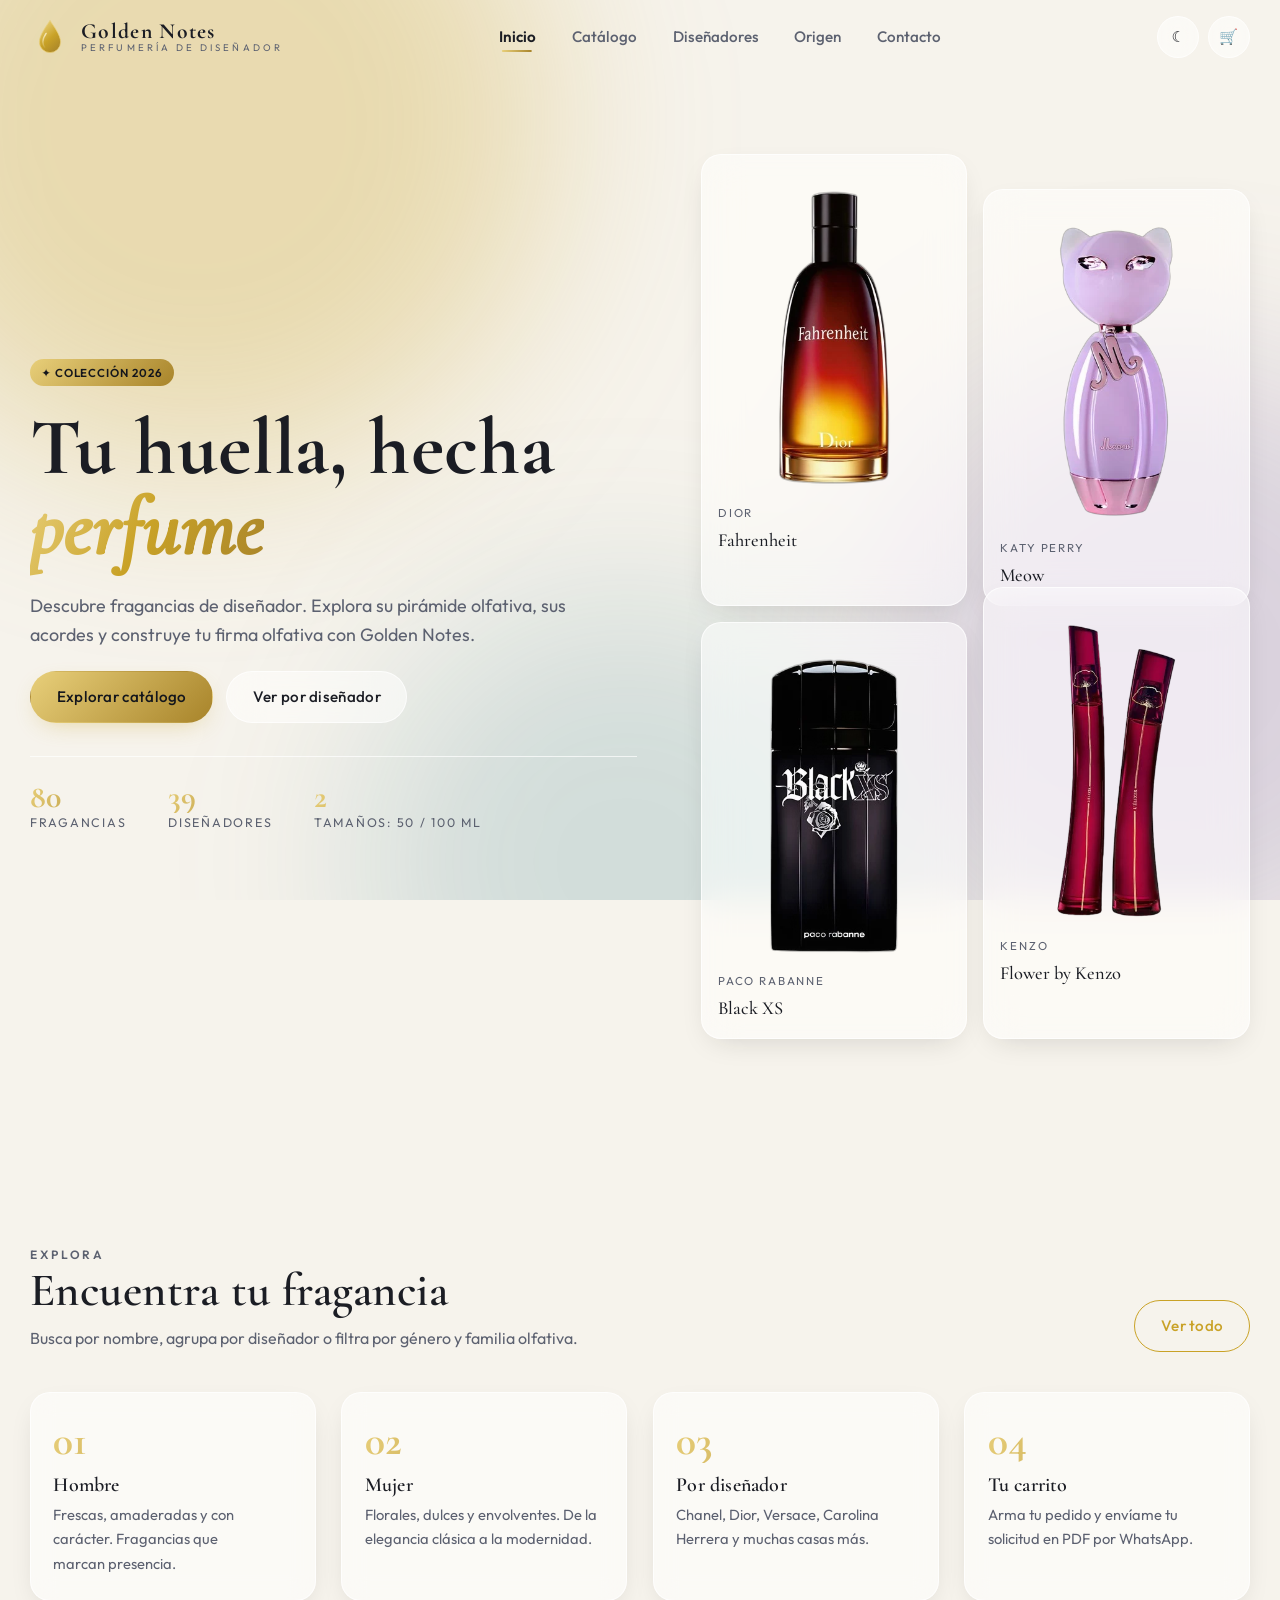
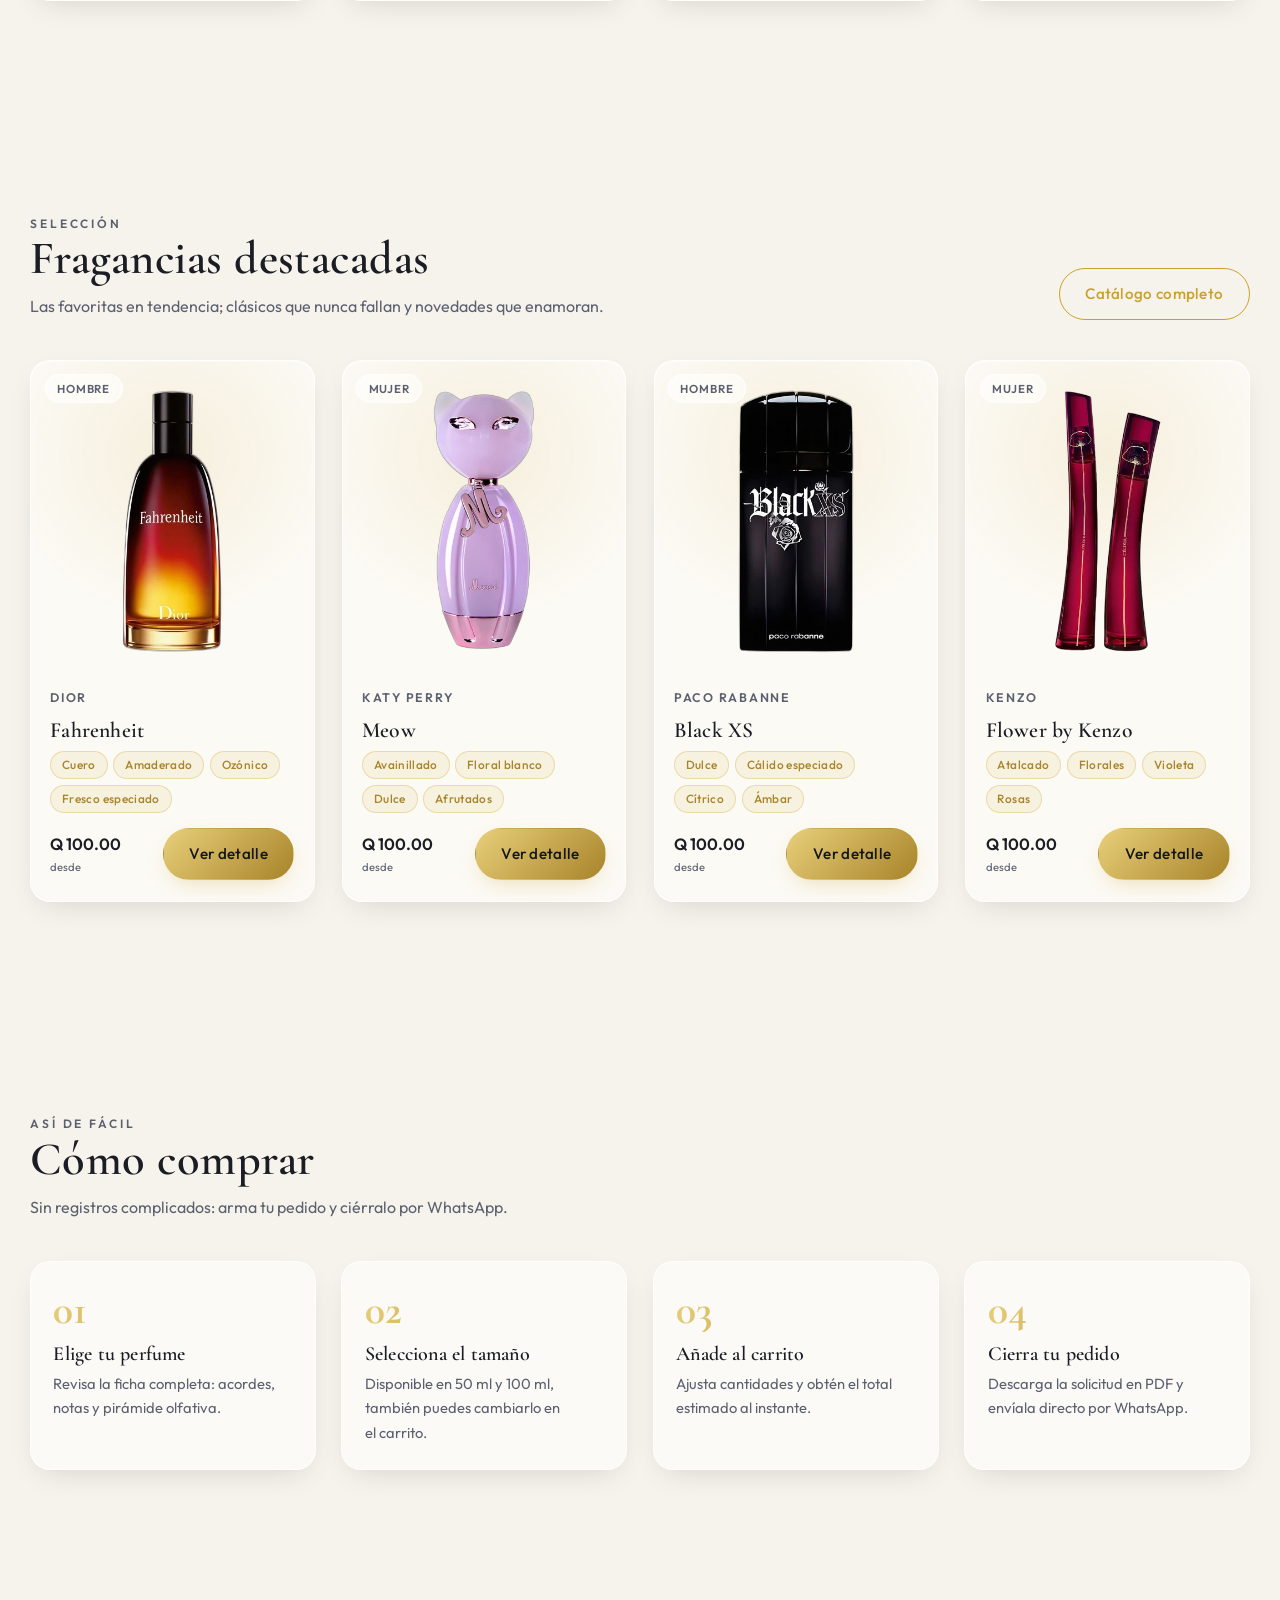
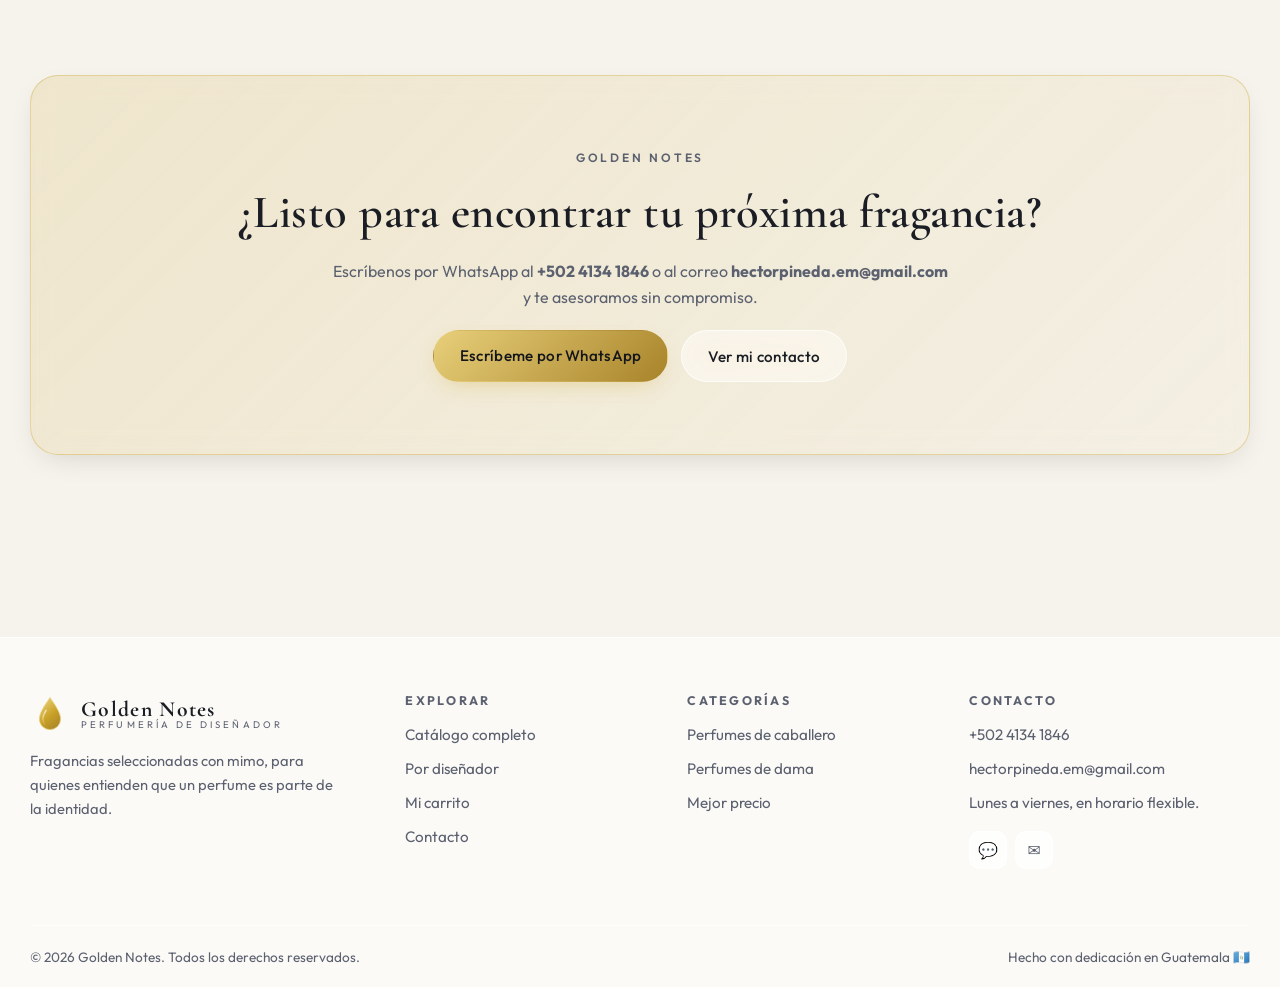
==== index.html @ 7600be3e "Golden Notes: versión actualizada" ====
<!DOCTYPE html>
<html lang="es" data-tema="claro">
<head>
  <meta charset="UTF-8">
  <meta name="viewport" content="width=device-width, initial-scale=1.0">
  <meta name="description" content="Golden Notes — Perfumería de autor en Guatemala. Catálogo de perfumes de hombre y mujer con pirámide olfativa, acordes y compra fácil por WhatsApp.">
  <meta name="theme-color" content="#c9a227">
  <title>Golden Notes — Perfumería de diseñador</title>
  <link rel="icon" type="image/svg+xml" href="img/favicon.svg">
  <link href="css/fuentes-locales.css" rel="stylesheet">
  <link rel="stylesheet" href="css/base.css">
  <link rel="stylesheet" href="css/componentes.css">
  <link rel="stylesheet" href="css/layout.css">
  <link rel="stylesheet" href="css/animaciones.css">
  <script src="js/tema-init.js"></script>
</head>
<body>
  <div class="fondo-aurora" aria-hidden="true"><span></span></div>

  <!-- ===================== ENCABEZADO ===================== -->
  <header class="encabezado" data-encabezado>
    <div class="contenedor encabezado__interior">
      <a class="logo" href="index.html" aria-label="Golden Notes — inicio">
        <img class="logo__marca" src="img/favicon.svg" alt="" width="40" height="40">
        <span class="logo__texto">
          <span class="logo__nombre">Golden Notes</span>
          <span class="logo__lema">Perfumería de diseñador</span>
        </span>
      </a>

      <nav class="nav nav--escritorio" aria-label="Navegación principal">
        <ul class="nav__lista">
          <li><a class="nav__enlace" data-nav href="index.html">Inicio</a></li>
          <li><a class="nav__enlace" data-nav href="paginas/catalogo.html">Catálogo</a></li>
          <li><a class="nav__enlace" data-nav href="paginas/disenador.html">Diseñadores</a></li>
          <li><a class="nav__enlace" data-nav href="paginas/origen-y-compra.html">Origen</a></li>
          <li><a class="nav__enlace" data-nav href="paginas/contacto.html">Contacto</a></li>
        </ul>
      </nav>

      <div class="acciones">
        <button class="btn btn--icono" type="button" data-tema-toggle aria-pressed="false" aria-label="Cambiar a modo oscuro">
          <span data-tema-icono aria-hidden="true">☾</span>
        </button>
        <a class="btn btn--icono enlace-carrito" href="paginas/carrito.html" aria-label="Ver carrito de compras">
          <span aria-hidden="true">🛒</span>
          <span class="contador-carrito" data-contador-carrito>0</span>
        </a>
        <button class="hamburguesa" type="button" data-hamburguesa aria-label="Abrir menú" aria-expanded="false">
          <span></span><span></span><span></span>
        </button>
      </div>
    </div>
  </header>

  <nav class="menu-movil" data-menu-movil aria-label="Menú móvil">
    <a class="nav__enlace" data-nav href="index.html">Inicio</a>
    <a class="nav__enlace" data-nav href="paginas/catalogo.html">Catálogo</a>
    <a class="nav__enlace" data-nav href="paginas/disenador.html">Diseñadores</a>
    <a class="nav__enlace" data-nav href="paginas/origen-y-compra.html">Origen</a>
    <a class="nav__enlace" data-nav href="paginas/contacto.html">Contacto</a>
    <a class="nav__enlace" data-nav href="paginas/carrito.html">Carrito</a>
  </nav>

  <main>
    <!-- ===================== HÉROE ===================== -->
    <section class="hero">
      <div class="contenedor hero__rejilla">
        <div class="hero__contenido">
          <span class="etiqueta etiqueta--oro">✦ Colección 2026</span>
          <h1 class="hero__titulo">Tu huella, hecha <em>perfume</em></h1>
          <p class="hero__texto">
            Descubre fragancias de diseñador. Explora su pirámide olfativa, sus acordes y construye tu firma olfativa con Golden Notes.
          </p>

          <div class="hero__acciones">
            <a class="btn btn--oro" href="paginas/catalogo.html">Explorar catálogo</a>
            <a class="btn btn--fantasma" href="paginas/disenador.html">Ver por diseñador</a>
          </div>

          <div class="hero__datos">
            <div class="dato">
              <p class="dato__valor" data-estadistica="total">80</p>
              <p class="dato__etiqueta">Fragancias</p>
            </div>
            <div class="dato">
              <p class="dato__valor" data-estadistica="disenadores">36</p>
              <p class="dato__etiqueta">Diseñadores</p>
            </div>
            <div class="dato">
              <p class="dato__valor">2</p>
              <p class="dato__etiqueta">Tamaños: 50 / 100 ml</p>
            </div>
          </div>
        </div>

        <div class="hero__vitrina" data-vitrina aria-label="Fragancias destacadas"></div>
      </div>
    </section>

    <!-- ===================== CATEGORÍAS ===================== -->
    <section class="seccion">
      <div class="contenedor">
        <div class="seccion__cabecera revelar">
          <div>
            <p class="seccion__ojo">Explora</p>
            <h2>Encuentra tu fragancia</h2>
            <p>Busca por nombre, agrupa por diseñador o filtra por género y familia olfativa.</p>
          </div>
          <a class="btn btn--contorno" href="paginas/catalogo.html">Ver todo</a>
        </div>

        <div class="pasos">
          <a class="paso revelar" href="paginas/catalogo.html?genero=hombre" style="--retardo:0s">
            <h3>Hombre</h3>
            <p>Frescas, amaderadas y con carácter. Fragancias que marcan presencia.</p>
          </a>
          <a class="paso revelar" href="paginas/catalogo.html?genero=mujer" style="--retardo:0.1s">
            <h3>Mujer</h3>
            <p>Florales, dulces y envolventes. De la elegancia clásica a la modernidad.</p>
          </a>
          <a class="paso revelar" href="paginas/disenador.html" style="--retardo:0.2s">
            <h3>Por diseñador</h3>
            <p>Chanel, Dior, Versace, Carolina Herrera y muchas casas más.</p>
          </a>
          <a class="paso revelar" href="paginas/carrito.html" style="--retardo:0.3s">
            <h3>Tu carrito</h3>
            <p>Arma tu pedido y envíame tu solicitud en PDF por WhatsApp.</p>
          </a>
        </div>
      </div>
    </section>

    <!-- ===================== DESTACADOS ===================== -->
    <section class="seccion">
      <div class="contenedor">
        <div class="seccion__cabecera revelar">
          <div>
            <p class="seccion__ojo">Selección</p>
            <h2>Fragancias destacadas</h2>
            <p>Las favoritas en tendencia; clásicos que nunca fallan y novedades que enamoran.</p>
          </div>
          <a class="btn btn--contorno" href="paginas/catalogo.html">Catálogo completo</a>
        </div>

        <div class="rejilla-perfumes" data-destacados></div>
      </div>
    </section>

    <!-- ===================== CÓMO COMPRAR ===================== -->
    <section class="seccion">
      <div class="contenedor">
        <div class="seccion__cabecera revelar">
          <div>
            <p class="seccion__ojo">Así de fácil</p>
            <h2>Cómo comprar</h2>
            <p>Sin registros complicados: arma tu pedido y ciérralo por WhatsApp.</p>
          </div>
        </div>

        <div class="pasos">
          <div class="paso revelar" style="--retardo:0s">
            <h3>Elige tu perfume</h3>
            <p>Revisa la ficha completa: acordes, notas y pirámide olfativa.</p>
          </div>
          <div class="paso revelar" style="--retardo:0.1s">
            <h3>Selecciona el tamaño</h3>
            <p>Disponible en 50 ml y 100 ml, también puedes cambiarlo en el carrito.</p>
          </div>
          <div class="paso revelar" style="--retardo:0.2s">
            <h3>Añade al carrito</h3>
            <p>Ajusta cantidades y obtén el total estimado al instante.</p>
          </div>
          <div class="paso revelar" style="--retardo:0.3s">
            <h3>Cierra tu pedido</h3>
            <p>Descarga la solicitud en PDF y envíala directo por WhatsApp.</p>
          </div>
        </div>
      </div>
    </section>

    <!-- ===================== LLAMADA FINAL ===================== -->
    <section class="seccion">
      <div class="contenedor">
        <div class="llamada revelar">
          <p class="seccion__ojo">Golden Notes</p>
          <h2>¿Listo para encontrar tu próxima fragancia?</h2>
          <p>
            Escríbenos por WhatsApp al <strong>+502 4134 1846</strong> o al correo
            <strong>hectorpineda.em@gmail.com</strong> y te asesoramos sin compromiso.
          </p>
          <div class="hero__acciones">
            <a class="btn btn--oro" href="https://wa.me/50241341846" target="_blank" rel="noopener">Escríbeme por WhatsApp</a>
            <a class="btn btn--fantasma" href="paginas/contacto.html">Ver mi contacto</a>
          </div>
        </div>
      </div>
    </section>
  </main>

  <!-- ===================== PIE ===================== -->
  <footer class="pie">
    <div class="contenedor">
      <div class="pie__interior">
        <div class="pie__marca">
          <a class="logo" href="index.html">
            <img class="logo__marca" src="img/favicon.svg" alt="" width="40" height="40">
            <span class="logo__texto">
              <span class="logo__nombre">Golden Notes</span>
              <span class="logo__lema">Perfumería de diseñador</span>
            </span>
          </a>
          <p>Fragancias seleccionadas con mimo, para quienes entienden que un perfume es parte de la identidad.</p>
        </div>

        <div>
          <h4>Explorar</h4>
          <ul class="pie__lista">
            <li><a href="paginas/catalogo.html">Catálogo completo</a></li>
            <li><a href="paginas/disenador.html">Por diseñador</a></li>
            <li><a href="paginas/carrito.html">Mi carrito</a></li>
            <li><a href="paginas/contacto.html">Contacto</a></li>
          </ul>
        </div>

        <div>
          <h4>Categorías</h4>
          <ul class="pie__lista">
            <li><a href="paginas/catalogo.html?genero=hombre">Perfumes de caballero</a></li>
            <li><a href="paginas/catalogo.html?genero=mujer">Perfumes de dama</a></li>
            <li><a href="paginas/catalogo.html?orden=precio-asc">Mejor precio</a></li>
          </ul>
        </div>

        <div>
          <h4>Contacto</h4>
          <ul class="pie__lista">
            <li><a href="tel:+50241341846">+502 4134 1846</a></li>
            <li><a href="mailto:hectorpineda.em@gmail.com">hectorpineda.em@gmail.com</a></li>
            <li><span>Lunes a viernes, en horario flexible.</span></li>
          </ul>
          <div class="pie__redes">
            <a class="pie__red" href="https://wa.me/50241341846" target="_blank" rel="noopener" aria-label="WhatsApp">💬</a>
            <a class="pie__red" href="mailto:hectorpineda.em@gmail.com" aria-label="Correo electrónico">✉</a>
          </div>
        </div>
      </div>

      <div class="pie__inferior">
        <span>© <span data-anio></span> Golden Notes. Todos los derechos reservados.</span>
        <span>Hecho con dedicación en Guatemala 🇬🇹</span>
      </div>
    </div>
  </footer>

  <script src="js/datos.js" defer></script>
  <script src="js/utilidades.js" defer></script>
  <script src="js/carrito.js" defer></script>
  <script src="js/tarjetas.js" defer></script>
  <script src="js/modal-detalle.js" defer></script>
  <script src="js/navegacion.js" defer></script>
  <script src="js/portada.js" defer></script>
</body>
</html>
---- css/fuentes-locales.css ----
/* Fuentes incluidas en el proyecto: el sitio no consulta Google Fonts. */
@font-face {
  font-family: "Outfit";
  src: url("../assets/fonts/Outfit-Variable.ttf") format("truetype");
  font-style: normal;
  font-weight: 300 700;
  font-display: swap;
}

@font-face {
  font-family: "Cormorant Garamond";
  src: url("../assets/fonts/CormorantGaramond-Variable.ttf") format("truetype");
  font-style: normal;
  font-weight: 500 700;
  font-display: swap;
}

@font-face {
  font-family: "Cormorant Garamond";
  src: url("../assets/fonts/CormorantGaramond-Italic-Variable.ttf") format("truetype");
  font-style: italic;
  font-weight: 500;
  font-display: swap;
}
---- css/base.css ----
/* ==========================================================================
   Golden Notes — base.css
   Variables del sistema de diseño, reinicio de estilos y tipografía.
   Los colores del modo oscuro se activan con [data-tema="oscuro"].
   ========================================================================== */

:root {
  /* Marca */
  --oro: #c9a227;
  --oro-claro: #e8cf7a;
  --oro-intenso: #a8842a;
  --oro-brillo: rgba(201, 162, 39, 0.45);

  /* Fondos (modo claro) */
  --fondo: #f6f3ec;
  --fondo-alt: #ece7db;
  --mancha-1: rgba(201, 162, 39, 0.30);
  --mancha-2: rgba(120, 96, 168, 0.22);
  --mancha-3: rgba(52, 120, 140, 0.18);

  /* Cristal (liquid glass) */
  --cristal: rgba(255, 255, 255, 0.55);
  --cristal-fuerte: rgba(255, 255, 255, 0.78);
  --cristal-borde: rgba(255, 255, 255, 0.70);
  --cristal-sombra: rgba(28, 26, 20, 0.10);
  --brillo: rgba(255, 255, 255, 0.65);
  --desenfoque: saturate(160%) blur(18px);

  /* Texto */
  --texto: #1b1d24;
  --texto-suave: #5c6170;
  --texto-invertido: #fdfcf9;

  /* Otros */
  --radio: 20px;
  --radio-pequeno: 12px;
  --radio-grande: 28px;
  --transicion: 0.35s cubic-bezier(0.22, 1, 0.36, 1);
  --sombra-suave: 0 10px 30px -12px rgba(28, 26, 20, 0.18);
  --sombra-elevada: 0 24px 60px -20px rgba(28, 26, 20, 0.28);
  --ancho: 1220px;
  --altura-header: 74px;
}

[data-tema="oscuro"] {
  color-scheme: dark;
  --fondo: #0a0c11;
  --fondo-alt: #10131a;
  --mancha-1: rgba(201, 162, 39, 0.22);
  --mancha-2: rgba(126, 96, 190, 0.20);
  --mancha-3: rgba(46, 138, 160, 0.16);

  --cristal: rgba(20, 24, 33, 0.55);
  --cristal-fuerte: rgba(24, 29, 39, 0.80);
  --cristal-borde: rgba(255, 255, 255, 0.10);
  --cristal-sombra: rgba(0, 0, 0, 0.45);
  --brillo: rgba(255, 255, 255, 0.14);
  --desenfoque: saturate(150%) blur(20px);

  --texto: #f3f4f8;
  --texto-suave: #a3aab9;

  --sombra-suave: 0 10px 30px -12px rgba(0, 0, 0, 0.55);
  --sombra-elevada: 0 24px 60px -20px rgba(0, 0, 0, 0.70);
}

:root,
[data-tema="claro"] {
  color-scheme: light;
}

/* ------------------------------- Reinicio -------------------------------- */

*,
*::before,
*::after {
  box-sizing: border-box;
  margin: 0;
  padding: 0;
}

html {
  scroll-behavior: smooth;
  scroll-padding-top: calc(var(--altura-header) + 20px);
  -webkit-text-size-adjust: 100%;
}

body {
  min-height: 100vh;
  font-family: "Outfit", "Segoe UI", system-ui, -apple-system, sans-serif;
  font-weight: 400;
  font-size: 1rem;
  line-height: 1.65;
  color: var(--texto);
  background: var(--fondo);
  overflow-x: hidden;
  transition: background-color var(--transicion), color var(--transicion);
}

img,
svg,
video {
  display: block;
  max-width: 100%;
}

button,
input,
select,
textarea {
  font: inherit;
  color: inherit;
}

button {
  cursor: pointer;
  background: none;
  border: 0;
}

a {
  color: inherit;
  text-decoration: none;
}

ul,
ol {
  list-style: none;
}

/* ------------------------------ Tipografía ------------------------------- */

h1,
h2,
h3,
h4 {
  font-family: "Cormorant Garamond", Georgia, "Times New Roman", serif;
  font-weight: 600;
  line-height: 1.12;
  letter-spacing: 0.01em;
}

h1 { font-size: clamp(2.5rem, 6vw, 4.4rem); }
h2 { font-size: clamp(1.9rem, 4vw, 2.9rem); }
h3 { font-size: clamp(1.25rem, 2.4vw, 1.6rem); }

p { text-wrap: pretty; }

.texto-suave { color: var(--texto-suave); }
.texto-oro { color: var(--oro); }

/* ------------------------------ Utilidades ------------------------------- */

.solo-lectores {
  position: absolute;
  width: 1px;
  height: 1px;
  margin: -1px;
  padding: 0;
  overflow: hidden;
  clip: rect(0 0 0 0);
  white-space: nowrap;
  border: 0;
}

.contenedor {
  width: min(100% - 2.5rem, var(--ancho));
  margin-inline: auto;
}

.seccion {
  padding-block: clamp(3.5rem, 8vw, 6.5rem);
}

:focus-visible {
  outline: 2px solid var(--oro);
  outline-offset: 3px;
  border-radius: 6px;
}

::selection {
  background: var(--oro);
  color: #14161c;
}

/* Barra de desplazamiento */
* {
  scrollbar-width: thin;
  scrollbar-color: var(--oro) transparent;
}

::-webkit-scrollbar {
  width: 10px;
  height: 10px;
}

::-webkit-scrollbar-thumb {
  background: linear-gradient(var(--oro-claro), var(--oro-intenso));
  border-radius: 99px;
  border: 2px solid transparent;
  background-clip: padding-box;
}

::-webkit-scrollbar-track {
  background: transparent;
}
---- css/componentes.css ----
/* ==========================================================================
   Golden Notes — componentes.css
   Botones, tarjetas de perfume, filtros, modal de detalle, pirámide olfativa,
   formularios, tabla del carrito, notificaciones y demás piezas reutilizables.
   ========================================================================== */

/* --------------------------------- Cristal -------------------------------- */

.cristal {
  background: var(--cristal);
  border: 1px solid var(--cristal-borde);
  box-shadow: var(--sombra-suave), inset 0 1px 0 var(--brillo);
  -webkit-backdrop-filter: var(--desenfoque);
  backdrop-filter: var(--desenfoque);
  transition: background-color var(--transicion), border-color var(--transicion),
    box-shadow var(--transicion), transform var(--transicion);
}

/* --------------------------------- Botones -------------------------------- */

.btn {
  --btn-fondo: var(--oro);
  --btn-texto: #14161c;
  display: inline-flex;
  align-items: center;
  justify-content: center;
  gap: 0.55rem;
  padding: 0.78rem 1.6rem;
  border: 1px solid transparent;
  border-radius: 99px;
  font-size: 0.95rem;
  font-weight: 500;
  letter-spacing: 0.02em;
  white-space: nowrap;
  position: relative;
  overflow: hidden;
  transition: transform var(--transicion), box-shadow var(--transicion),
    background-color var(--transicion), color var(--transicion),
    border-color var(--transicion);
}

.btn::after {
  content: "";
  position: absolute;
  inset: 0;
  background: linear-gradient(115deg, transparent 30%, rgba(255, 255, 255, 0.45) 50%, transparent 70%);
  transform: translateX(-120%);
  transition: transform 0.7s ease;
}

.btn:hover::after { transform: translateX(120%); }

.btn--oro {
  background: linear-gradient(135deg, var(--oro-claro), var(--oro-intenso));
  color: #14161c;
  box-shadow: 0 8px 24px -10px var(--oro-brillo);
}

.btn--oro:hover {
  transform: translateY(-2px);
  box-shadow: 0 14px 34px -10px var(--oro-brillo);
}

.btn--fantasma {
  background: var(--cristal);
  border-color: var(--cristal-borde);
  color: var(--texto);
  -webkit-backdrop-filter: var(--desenfoque);
  backdrop-filter: var(--desenfoque);
}

.btn--fantasma:hover {
  border-color: var(--oro);
  color: var(--oro);
  transform: translateY(-2px);
}

.btn--contorno {
  border-color: var(--oro);
  color: var(--oro);
}

.btn--contorno:hover {
  background: var(--oro);
  color: #14161c;
}

.btn--ancho { width: 100%; }

.btn--icono {
  width: 42px;
  height: 42px;
  padding: 0;
  border-radius: 50%;
  background: var(--cristal);
  border-color: var(--cristal-borde);
  color: var(--texto);
  -webkit-backdrop-filter: var(--desenfoque);
  backdrop-filter: var(--desenfoque);
}

/* El contador sobresale del botón; debe quedar fuera del recorte del brillo. */
.btn.enlace-carrito { overflow: visible; }

/* El destello del carrito usa una capa propia, recortada al círculo del icono. */
.btn.enlace-carrito::after { content: none; }

.enlace-carrito > [aria-hidden="true"] {
  position: absolute;
  inset: 0;
  display: grid;
  place-items: center;
  overflow: hidden;
  border-radius: 50%;
  pointer-events: none;
}

.enlace-carrito > [aria-hidden="true"]::after {
  content: "";
  position: absolute;
  inset: 0;
  background: linear-gradient(115deg, transparent 30%, rgba(255, 255, 255, 0.45) 50%, transparent 70%);
  transform: translateX(-120%);
  transition: transform 0.7s ease;
}

.enlace-carrito:hover > [aria-hidden="true"]::after {
  transform: translateX(120%);
}

.btn--icono:hover {
  color: var(--oro);
  border-color: var(--oro);
}

.btn[disabled] {
  opacity: 0.5;
  pointer-events: none;
}

/* --------------------------- Insignias y etiquetas ------------------------ */

.etiqueta {
  display: inline-flex;
  align-items: center;
  gap: 0.35rem;
  padding: 0.25rem 0.7rem;
  border-radius: 99px;
  font-size: 0.72rem;
  font-weight: 600;
  letter-spacing: 0.08em;
  text-transform: uppercase;
}

.etiqueta--oro {
  background: linear-gradient(135deg, var(--oro-claro), var(--oro-intenso));
  color: #14161c;
}

.etiqueta--cristal {
  background: var(--cristal);
  border: 1px solid var(--cristal-borde);
  color: var(--texto-suave);
  -webkit-backdrop-filter: var(--desenfoque);
  backdrop-filter: var(--desenfoque);
}

.contador-carrito {
  position: absolute;
  top: -6px;
  right: -6px;
  min-width: 19px;
  height: 19px;
  padding-inline: 4px;
  border-radius: 99px;
  background: linear-gradient(135deg, var(--oro-claro), var(--oro-intenso));
  color: #14161c;
  font-size: 0.68rem;
  font-weight: 700;
  display: grid;
  place-items: center;
  box-shadow: 0 2px 8px var(--oro-brillo);
  transform: scale(0);
  transition: transform 0.3s cubic-bezier(0.34, 1.56, 0.64, 1);
  z-index: 2;
}

.contador-carrito.visible { transform: scale(1); }

/* ------------------------------- Acordes / notas -------------------------- */

.acordes {
  display: flex;
  flex-wrap: wrap;
  gap: 0.35rem;
}

.acorde {
  padding: 0.22rem 0.68rem;
  border-radius: 99px;
  font-size: 0.74rem;
  font-weight: 500;
  letter-spacing: 0.03em;
  color: var(--oro-intenso);
  background: rgba(201, 162, 39, 0.10);
  border: 1px solid rgba(201, 162, 39, 0.30);
  transition: background-color var(--transicion), color var(--transicion),
    border-color var(--transicion);
}

[data-tema="oscuro"] .acorde {
  color: var(--oro-claro);
  background: rgba(201, 162, 39, 0.12);
  border-color: rgba(232, 207, 122, 0.25);
}

.acorde:hover {
  background: rgba(201, 162, 39, 0.22);
}

.notas {
  display: flex;
  flex-wrap: wrap;
  gap: 0.4rem;
}

.nota {
  display: inline-flex;
  align-items: center;
  gap: 0.3rem;
  padding: 0.3rem 0.8rem;
  border-radius: 10px;
  font-size: 0.85rem;
  background: var(--cristal);
  border: 1px solid var(--cristal-borde);
  -webkit-backdrop-filter: blur(8px);
  backdrop-filter: blur(8px);
}

.nota::before {
  content: "";
  width: 6px;
  height: 6px;
  border-radius: 50%;
  background: linear-gradient(135deg, var(--oro-claro), var(--oro-intenso));
}

/* ----------------------------- Tarjeta perfume ---------------------------- */

.tarjeta {
  position: relative;
  display: flex;
  flex-direction: column;
  border-radius: var(--radio);
  overflow: hidden;
  cursor: pointer;
  isolation: isolate;
}

.tarjeta:hover {
  transform: translateY(-8px);
  box-shadow: var(--sombra-elevada), inset 0 1px 0 var(--brillo);
}

.tarjeta__marco {
  position: relative;
  aspect-ratio: 4 / 4.4;
  overflow: hidden;
  background: radial-gradient(circle at 50% 30%, rgba(201, 162, 39, 0.12), transparent 65%);
}

.tarjeta__img {
  width: 100%;
  height: 100%;
  object-fit: contain;
  padding: 8% 6% 4%;
  transition: transform 0.6s cubic-bezier(0.22, 1, 0.36, 1);
}

.tarjeta:hover .tarjeta__img { transform: scale(1.07) translateY(-4px); }

.tarjeta__genero {
  position: absolute;
  top: 0.85rem;
  left: 0.85rem;
  z-index: 2;
}

.etiqueta--no-disponible {
  color: #fff;
  background: #873a32;
  border: 1px solid rgba(255, 255, 255, 0.28);
}

.tarjeta__disponibilidad {
  position: absolute;
  top: 0.85rem;
  right: 0.85rem;
  z-index: 2;
}

.detalle__disponibilidad { margin: 0.65rem 0; }

.aviso-disponibilidad {
  padding: 0.9rem 1rem;
  border: 1px solid rgba(135, 58, 50, 0.35);
  border-radius: var(--radio-pequeno);
  color: var(--texto);
  background: rgba(135, 58, 50, 0.09);
}

.tarjeta__rapida {
  position: absolute;
  top: 0.7rem;
  right: 0.7rem;
  z-index: 2;
  width: 38px;
  height: 38px;
  display: grid;
  place-items: center;
  border-radius: 50%;
  background: var(--cristal-fuerte);
  border: 1px solid var(--cristal-borde);
  color: var(--texto);
  -webkit-backdrop-filter: var(--desenfoque);
  backdrop-filter: var(--desenfoque);
  transition: transform var(--transicion), color var(--transicion),
    border-color var(--transicion), opacity var(--transicion);
  opacity: 0;
  transform: scale(0.85);
}

.tarjeta:hover .tarjeta__rapida {
  opacity: 1;
  transform: scale(1);
}

@media (hover: none), (max-width: 768px) {
  .tarjeta__rapida {
    opacity: 1;
    transform: none;
  }
}

.tarjeta__rapida:hover {
  color: var(--oro);
  border-color: var(--oro);
}

.tarjeta__cuerpo {
  display: flex;
  flex-direction: column;
  gap: 0.55rem;
  padding: 1.05rem 1.2rem 1.3rem;
  flex: 1;
}

.tarjeta__disenador {
  font-size: 0.78rem;
  font-weight: 600;
  letter-spacing: 0.14em;
  text-transform: uppercase;
  color: var(--texto-suave);
}

.tarjeta__nombre {
  font-size: 1.35rem;
  font-family: "Cormorant Garamond", Georgia, serif;
}

.tarjeta__pie {
  display: flex;
  align-items: center;
  justify-content: space-between;
  gap: 0.75rem;
  margin-top: auto;
  padding-top: 0.35rem;
}

.precio {
  font-weight: 600;
  font-size: 1.02rem;
  color: var(--texto);
  white-space: nowrap;
}

.precio small {
  display: block;
  font-size: 0.7rem;
  font-weight: 400;
  color: var(--texto-suave);
}

/* ---------------------------- Rejilla de perfumes ------------------------- */

.rejilla-perfumes {
  display: grid;
  grid-template-columns: repeat(auto-fill, minmax(255px, 1fr));
  gap: clamp(1rem, 2.5vw, 1.7rem);
}

/* ------------------------------- Formularios ------------------------------ */

.campo {
  display: flex;
  flex-direction: column;
  gap: 0.4rem;
}

.campo__etiqueta {
  font-size: 0.8rem;
  font-weight: 600;
  letter-spacing: 0.1em;
  text-transform: uppercase;
  color: var(--texto-suave);
}

.campo input,
.campo select,
.campo textarea {
  width: 100%;
  padding: 0.75rem 1rem;
  border-radius: var(--radio-pequeno);
  border: 1px solid var(--cristal-borde);
  background: var(--cristal);
  color: var(--texto);
  -webkit-backdrop-filter: blur(10px);
  backdrop-filter: blur(10px);
  transition: border-color var(--transicion), box-shadow var(--transicion);
}

.campo input::placeholder,
.campo textarea::placeholder { color: var(--texto-suave); }

.campo input:focus,
.campo select:focus,
.campo textarea:focus {
  outline: none;
  border-color: var(--oro);
  box-shadow: 0 0 0 3px rgba(201, 162, 39, 0.18);
}

.campo textarea {
  min-height: 130px;
  resize: vertical;
}

.campo select {
  appearance: none;
  background-image: linear-gradient(45deg, transparent 50%, var(--texto-suave) 50%),
    linear-gradient(135deg, var(--texto-suave) 50%, transparent 50%);
  background-position: calc(100% - 20px) center, calc(100% - 14px) center;
  background-size: 6px 6px, 6px 6px;
  background-repeat: no-repeat;
  padding-right: 2.6rem;
}

/* Mantiene las opciones nativas en la paleta del tema, igual que el campo. */
.campo select option,
.linea__tamano option {
  background: var(--fondo-alt);
  color: var(--texto);
}

/* ------------------------- Selector de tamaño / cantidad ------------------ */

.tamanos {
  display: grid;
  grid-template-columns: 1fr 1fr;
  gap: 0.6rem;
}

.tamano {
  display: flex;
  flex-direction: column;
  align-items: center;
  gap: 0.15rem;
  padding: 0.7rem 0.5rem;
  border-radius: var(--radio-pequeno);
  border: 1px solid var(--cristal-borde);
  background: var(--cristal);
  font-size: 0.95rem;
  font-weight: 500;
  -webkit-backdrop-filter: blur(10px);
  backdrop-filter: blur(10px);
  transition: border-color var(--transicion), background-color var(--transicion),
    transform var(--transicion);
}

.tamano span {
  font-size: 0.82rem;
  font-weight: 600;
  color: var(--texto-suave);
}

.tamano:hover { transform: translateY(-2px); }

.tamano.activo {
  border-color: var(--oro);
  background: rgba(201, 162, 39, 0.14);
}

.tamano.activo span { color: var(--oro-intenso); }

[data-tema="oscuro"] .tamano.activo span { color: var(--oro-claro); }

.cantidad {
  display: inline-flex;
  align-items: center;
  border-radius: 99px;
  border: 1px solid var(--cristal-borde);
  background: var(--cristal);
  overflow: hidden;
}

.cantidad button {
  width: 40px;
  height: 42px;
  font-size: 1.15rem;
  display: grid;
  place-items: center;
  color: var(--texto);
  transition: background-color var(--transicion), color var(--transicion);
}

.cantidad button:hover {
  background: rgba(201, 162, 39, 0.16);
  color: var(--oro);
}

.cantidad input {
  width: 46px;
  height: 42px;
  text-align: center;
  border: 0;
  border-inline: 1px solid var(--cristal-borde);
  background: transparent;
  font-weight: 600;
  -moz-appearance: textfield;
  appearance: textfield;
}

.cantidad input::-webkit-outer-spin-button,
.cantidad input::-webkit-inner-spin-button {
  -webkit-appearance: none;
  margin: 0;
}

/* --------------------------- Pirámide olfativa --------------------------- */

.piramide {
  display: flex;
  flex-direction: column;
  gap: 0.55rem;
  align-items: center;
}

.nivel {
  width: 100%;
  padding: 0.7rem 1rem;
  border-radius: 14px;
  border: 1px solid var(--cristal-borde);
  background: var(--cristal);
  -webkit-backdrop-filter: blur(10px);
  backdrop-filter: blur(10px);
  transition: transform var(--transicion), border-color var(--transicion);
}

.nivel:hover {
  transform: scale(1.02);
  border-color: var(--oro);
}

.nivel--salida { width: 100%; }
.nivel--corazon { width: 86%; }
.nivel--fondo { width: 72%; }

.nivel h4 {
  font-family: "Outfit", sans-serif;
  font-size: 0.7rem;
  font-weight: 700;
  letter-spacing: 0.18em;
  text-transform: uppercase;
  color: var(--oro-intenso);
  margin-bottom: 0.25rem;
}

[data-tema="oscuro"] .nivel h4 { color: var(--oro-claro); }

.nivel p {
  font-size: 0.92rem;
  line-height: 1.5;
  color: var(--texto);
}

/* ------------------------------ Modal detalle ---------------------------- */

.modal {
  position: fixed;
  inset: 0;
  z-index: 90;
  display: none;
  align-items: center;
  justify-content: center;
  padding: clamp(0.75rem, 3vw, 2rem);
}

.modal.abierto { display: flex; }

.modal__fondo {
  position: absolute;
  inset: 0;
  background: rgba(8, 9, 13, 0.68);
  -webkit-backdrop-filter: blur(10px);
  backdrop-filter: blur(10px);
  animation: desvanecer 0.35s ease;
}

.modal__panel {
  position: relative;
  width: min(100%, 1000px);
  max-height: min(92vh, 900px);
  overflow-y: auto;
  padding: 0.45rem;
  scrollbar-gutter: stable;
  border-radius: var(--radio-grande);
  background: var(--cristal-fuerte);
  -webkit-backdrop-filter: var(--desenfoque);
  backdrop-filter: var(--desenfoque);
  animation: entrar-modal 0.45s cubic-bezier(0.22, 1, 0.36, 1);
}

/* Panel casi opaco: el contenido de la página no debe filtrarse y restar
   legibilidad al detalle del perfume. */
[data-tema="claro"] .modal__panel { background: rgba(252, 250, 246, 0.94); }
[data-tema="oscuro"] .modal__panel { background: rgba(15, 18, 26, 0.93); }

.modal__cerrar {
  position: absolute;
  top: 0.9rem;
  right: 0.9rem;
  z-index: 5;
  width: 40px;
  height: 40px;
  display: grid;
  place-items: center;
  border-radius: 50%;
  background: var(--cristal);
  border: 1px solid var(--cristal-borde);
  font-size: 1.3rem;
  line-height: 1;
  color: var(--texto);
  -webkit-backdrop-filter: blur(8px);
  backdrop-filter: blur(8px);
  transition: transform var(--transicion), color var(--transicion),
    border-color var(--transicion);
}

.modal__cerrar:hover {
  transform: rotate(90deg);
  color: var(--oro);
  border-color: var(--oro);
}

.detalle {
  display: grid;
  grid-template-columns: minmax(0, 0.9fr) minmax(0, 1.1fr);
  gap: clamp(1rem, 3vw, 2.4rem);
  padding: clamp(1.2rem, 3vw, 2.2rem);
}

.detalle__imagen {
  position: relative;
  border-radius: var(--radio);
  overflow: hidden;
  background: radial-gradient(circle at 50% 35%, rgba(201, 162, 39, 0.16), transparent 70%);
  min-height: 320px;
}

.detalle__imagen img {
  width: 100%;
  height: 100%;
  object-fit: contain;
  padding: 6%;
  animation: flotar-suave 7s ease-in-out infinite;
}

.detalle__info {
  display: flex;
  flex-direction: column;
  gap: 1.1rem;
}

.detalle__disenador {
  font-size: 0.8rem;
  font-weight: 600;
  letter-spacing: 0.2em;
  text-transform: uppercase;
  color: var(--oro-intenso);
}

[data-tema="oscuro"] .detalle__disenador { color: var(--oro-claro); }

.detalle__familia {
  font-size: 0.95rem;
  color: var(--texto-suave);
}

.detalle__bloque h3 {
  font-family: "Outfit", sans-serif;
  font-size: 0.75rem;
  font-weight: 700;
  letter-spacing: 0.16em;
  text-transform: uppercase;
  color: var(--texto-suave);
  margin-bottom: 0.6rem;
}

.detalle__compra {
  display: flex;
  flex-direction: column;
  gap: 0.8rem;
  padding-top: 0.6rem;
  border-top: 1px solid var(--cristal-borde);
}

.detalle__fila {
  display: flex;
  align-items: center;
  gap: 0.8rem;
  flex-wrap: wrap;
}

@media (max-width: 860px) {
  .detalle { grid-template-columns: 1fr; }
  .detalle__imagen { min-height: 260px; max-height: 340px; }
  .nivel--salida { width: 100%; }
  .nivel--corazon { width: 92%; }
  .nivel--fondo { width: 84%; }
}

/* ------------------------------ Notificación ------------------------------ */

.avisos {
  position: fixed;
  bottom: 1.5rem;
  left: 50%;
  transform: translateX(-50%);
  z-index: 120;
  display: flex;
  flex-direction: column;
  gap: 0.6rem;
  width: min(92vw, 380px);
  pointer-events: none;
}

.aviso {
  display: flex;
  align-items: center;
  gap: 0.7rem;
  padding: 0.85rem 1.1rem;
  border-radius: 14px;
  background: var(--cristal-fuerte);
  border: 1px solid var(--cristal-borde);
  box-shadow: var(--sombra-elevada);
  -webkit-backdrop-filter: var(--desenfoque);
  backdrop-filter: var(--desenfoque);
  font-size: 0.92rem;
  animation: entrar-aviso 0.4s cubic-bezier(0.22, 1, 0.36, 1);
}

.aviso.saliendo { animation: salir-aviso 0.35s ease forwards; }

.aviso__icono {
  flex-shrink: 0;
  width: 26px;
  height: 26px;
  display: grid;
  place-items: center;
  border-radius: 50%;
  font-size: 0.85rem;
  background: linear-gradient(135deg, var(--oro-claro), var(--oro-intenso));
  color: #14161c;
}

.aviso--error .aviso__icono {
  background: linear-gradient(135deg, #e57373, #b3352f);
  color: #fff;
}

/* -------------------------------- Carrito --------------------------------- */

.carrito {
  display: grid;
  grid-template-columns: minmax(0, 1.6fr) minmax(0, 0.9fr);
  gap: clamp(1.2rem, 3vw, 2rem);
  align-items: start;
}

.linea {
  display: grid;
  grid-template-columns: 92px minmax(0, 1fr) auto;
  gap: 1rem;
  align-items: center;
  padding: 1rem;
  border-radius: var(--radio);
  background: var(--cristal);
  border: 1px solid var(--cristal-borde);
  -webkit-backdrop-filter: blur(12px);
  backdrop-filter: blur(12px);
  box-shadow: var(--sombra-suave);
  transition: transform var(--transicion), box-shadow var(--transicion);
}

.linea:hover {
  transform: translateY(-3px);
  box-shadow: var(--sombra-elevada);
}

.linea__img {
  width: 92px;
  height: 108px;
  object-fit: contain;
  border-radius: 12px;
  background: radial-gradient(circle at 50% 40%, rgba(201, 162, 39, 0.14), transparent 70%);
  padding: 4px;
}

.linea__datos {
  display: flex;
  flex-direction: column;
  gap: 0.3rem;
  min-width: 0;
}

.linea__nombre {
  font-family: "Cormorant Garamond", Georgia, serif;
  font-size: 1.3rem;
  line-height: 1.1;
}

.linea__disenador {
  font-size: 0.78rem;
  font-weight: 600;
  letter-spacing: 0.12em;
  text-transform: uppercase;
  color: var(--texto-suave);
}

.linea__controles {
  display: flex;
  align-items: center;
  gap: 0.7rem;
  flex-wrap: wrap;
  margin-top: 0.15rem;
}

.linea__tamano {
  padding: 0.4rem 0.7rem;
  border-radius: 10px;
  border: 1px solid var(--cristal-borde);
  background: var(--cristal-fuerte);
  font-size: 0.88rem;
  font-weight: 500;
  color: var(--texto);
  color-scheme: inherit;
}

.linea__fin {
  display: flex;
  flex-direction: column;
  align-items: flex-end;
  gap: 0.45rem;
  text-align: right;
}

.linea__subtotal {
  font-size: 1.15rem;
  font-weight: 600;
  white-space: nowrap;
}

.linea__quitar {
  font-size: 0.8rem;
  color: var(--texto-suave);
  text-decoration: underline;
  text-underline-offset: 3px;
  transition: color var(--transicion);
}

.linea__quitar:hover { color: #d9534f; }

.resumen {
  position: sticky;
  top: calc(var(--altura-header) + 1rem);
  display: flex;
  flex-direction: column;
  gap: 1rem;
  padding: 1.5rem;
  border-radius: var(--radio-grande);
  background: var(--cristal);
  border: 1px solid var(--cristal-borde);
  -webkit-backdrop-filter: var(--desenfoque);
  backdrop-filter: var(--desenfoque);
  box-shadow: var(--sombra-suave);
}

.resumen h3 {
  font-family: "Cormorant Garamond", Georgia, serif;
  font-size: 1.6rem;
}

.resumen__fila {
  display: flex;
  justify-content: space-between;
  gap: 1rem;
  font-size: 0.95rem;
  color: var(--texto-suave);
}

.resumen__fila--total {
  padding-top: 0.8rem;
  border-top: 1px solid var(--cristal-borde);
  font-size: 1.25rem;
  font-weight: 700;
  color: var(--texto);
}

.resumen__acciones {
  display: flex;
  flex-direction: column;
  gap: 0.6rem;
}

.resumen__nota {
  font-size: 0.8rem;
  line-height: 1.5;
  color: var(--texto-suave);
}

@media (max-width: 880px) {
  .carrito { grid-template-columns: 1fr; }
  .resumen { position: static; }
}

/* ------------------------------- Estado vacío ----------------------------- */

/* Las reglas de display de componentes deben respetar el estado oculto de HTML. */
[hidden] { display: none !important; }

.vacio {
  display: flex;
  flex-direction: column;
  align-items: center;
  gap: 1rem;
  padding: clamp(2.5rem, 6vw, 4.5rem) 1.5rem;
  text-align: center;
  border-radius: var(--radio-grande);
  border: 1px dashed var(--cristal-borde);
  background: var(--cristal);
  -webkit-backdrop-filter: blur(10px);
  backdrop-filter: blur(10px);
}

.vacio__icono { font-size: 2.6rem; }

/* ------------------------------- Filtros -------------------------------- */

.filtros {
  display: flex;
  flex-direction: column;
  gap: 1rem;
  padding: 1.2rem clamp(1rem, 2.5vw, 1.6rem);
  border-radius: var(--radio-grande);
  background: var(--cristal);
  border: 1px solid var(--cristal-borde);
  -webkit-backdrop-filter: var(--desenfoque);
  backdrop-filter: var(--desenfoque);
  box-shadow: var(--sombra-suave);
}

.filtros__fila {
  display: flex;
  flex-wrap: wrap;
  gap: 0.8rem;
  align-items: flex-end;
}

.filtros__fila .campo { flex: 1 1 190px; }

.familias__toggle { display: none; }

@media (max-width: 768px) {
  .filtros__fila--familias {
    display: flex;
    flex-direction: column;
    align-items: stretch;
    gap: 0.55rem;
  }

  .familias__toggle {
    display: flex;
    align-items: center;
    justify-content: space-between;
    gap: 0.5rem;
    width: 100%;
    min-height: 44px;
    padding: 0.65rem 0.85rem;
    border: 1px solid var(--cristal-borde);
    border-radius: var(--radio-pequeno);
    background: var(--cristal-fuerte);
    color: var(--texto);
    font-weight: 600;
    text-align: left;
  }

  .familias__estado {
    overflow: hidden;
    color: var(--texto-suave);
    font-size: 0.82rem;
    font-weight: 400;
    text-overflow: ellipsis;
    white-space: nowrap;
  }

  .familias__flecha { color: var(--oro); transition: transform var(--transicion); }
  .filtros__fila--familias:not(.plegado) .familias__flecha { transform: rotate(180deg); }

  .filtros__fila--familias [data-familias] {
    max-height: 30rem;
    overflow: hidden;
    opacity: 1;
    transition: max-height 0.3s ease, opacity 0.2s ease;
  }

  .filtros__fila--familias.plegado [data-familias] {
    max-height: 0;
    opacity: 0;
    visibility: hidden;
  }
}

.buscador {
  position: relative;
  flex: 1 1 260px;
}

.buscador input {
  width: 100%;
  padding: 0.8rem 1rem 0.8rem 2.7rem;
  border-radius: 99px;
  border: 1px solid var(--cristal-borde);
  background: var(--cristal-fuerte);
  -webkit-backdrop-filter: blur(10px);
  backdrop-filter: blur(10px);
  transition: border-color var(--transicion), box-shadow var(--transicion);
}

.buscador input:focus {
  outline: none;
  border-color: var(--oro);
  box-shadow: 0 0 0 3px rgba(201, 162, 39, 0.18);
}

.buscador__icono {
  position: absolute;
  left: 1rem;
  top: 50%;
  transform: translateY(-50%);
  color: var(--texto-suave);
  pointer-events: none;
}

.chips {
  display: flex;
  flex-wrap: wrap;
  gap: 0.45rem;
}

.chip {
  padding: 0.45rem 1rem;
  border-radius: 99px;
  border: 1px solid var(--cristal-borde);
  background: var(--cristal);
  font-size: 0.88rem;
  font-weight: 500;
  color: var(--texto-suave);
  -webkit-backdrop-filter: blur(8px);
  backdrop-filter: blur(8px);
  transition: all var(--transicion);
}

.chip:hover {
  color: var(--texto);
  border-color: var(--oro);
}

.chip.activo {
  background: linear-gradient(135deg, var(--oro-claro), var(--oro-intenso));
  border-color: transparent;
  color: #14161c;
  font-weight: 600;
}

.resultados__info {
  display: flex;
  align-items: center;
  justify-content: space-between;
  flex-wrap: wrap;
  gap: 0.8rem;
  margin-bottom: 1.2rem;
  font-size: 0.95rem;
  color: var(--texto-suave);
}

/* -------------------------------- Tarjeta diseñador ----------------------- */

.tarjeta-disenador {
  position: relative;
  display: flex;
  flex-direction: column;
  justify-content: flex-end;
  min-height: 190px;
  padding: 1.4rem;
  border-radius: var(--radio);
  overflow: hidden;
  border: 1px solid var(--cristal-borde);
  background: var(--cristal);
  -webkit-backdrop-filter: var(--desenfoque);
  backdrop-filter: var(--desenfoque);
  box-shadow: var(--sombra-suave);
  transition: transform var(--transicion), box-shadow var(--transicion);
}

.tarjeta-disenador:hover {
  transform: translateY(-6px);
  box-shadow: var(--sombra-elevada);
}

.tarjeta-disenador__img {
  position: absolute;
  inset: 0;
  width: 100%;
  height: 100%;
  object-fit: contain;
  opacity: 0.18;
  padding: 12%;
  transition: transform 0.7s cubic-bezier(0.22, 1, 0.36, 1), opacity var(--transicion);
}

.tarjeta-disenador:hover .tarjeta-disenador__img {
  transform: scale(1.1);
  opacity: 0.3;
}

.tarjeta-disenador__contenido { position: relative; z-index: 1; }

.tarjeta-disenador h3 {
  font-size: 1.55rem;
  margin-bottom: 0.15rem;
}

.tarjeta-disenador p {
  font-size: 0.85rem;
  color: var(--texto-suave);
}

.rejilla-disenadores {
  display: grid;
  grid-template-columns: repeat(auto-fill, minmax(230px, 1fr));
  gap: clamp(0.9rem, 2vw, 1.5rem);
}

/* -------------------------------- FAQ ------------------------------------ */

.pregunta {
  border-radius: var(--radio-pequeno);
  border: 1px solid var(--cristal-borde);
  background: var(--cristal);
  -webkit-backdrop-filter: blur(10px);
  backdrop-filter: blur(10px);
  overflow: hidden;
}

.pregunta + .pregunta { margin-top: 0.7rem; }

.pregunta summary {
  display: flex;
  align-items: center;
  justify-content: space-between;
  gap: 1rem;
  padding: 1rem 1.2rem;
  cursor: pointer;
  font-weight: 500;
  list-style: none;
  transition: color var(--transicion);
}

.pregunta summary::-webkit-details-marker { display: none; }

.pregunta summary::after {
  content: "+";
  font-size: 1.3rem;
  color: var(--oro);
  transition: transform var(--transicion);
}

.pregunta[open] summary::after { transform: rotate(45deg); }

.pregunta[open] summary { color: var(--oro); }

.pregunta__respuesta {
  padding: 0 1.2rem 1.1rem;
  color: var(--texto-suave);
  font-size: 0.95rem;
}
---- css/layout.css ----
/* ==========================================================================
   Golden Notes — layout.css
   Estructura general: fondo ambiental, encabezado, navegación, héroe,
   secciones de la portada, pie de página y adaptación responsive.
   ========================================================================== */

/* ------------------------------ Fondo ambiental --------------------------- */

.fondo-aurora {
  position: fixed;
  inset: 0;
  z-index: -1;
  overflow: hidden;
  background: var(--fondo);
  transition: background-color var(--transicion);
}

.fondo-aurora::before,
.fondo-aurora::after,
.fondo-aurora span {
  content: "";
  position: absolute;
  border-radius: 50%;
  filter: blur(90px);
}

.fondo-aurora::before {
  width: 55vw;
  height: 55vw;
  top: -18vw;
  left: -12vw;
  background: var(--mancha-1);
  animation: flotar-mancha 22s ease-in-out infinite alternate;
}

.fondo-aurora::after {
  width: 48vw;
  height: 48vw;
  top: 28vw;
  right: -16vw;
  background: var(--mancha-2);
  animation: flotar-mancha 26s ease-in-out infinite alternate-reverse;
}

.fondo-aurora span {
  width: 42vw;
  height: 42vw;
  bottom: -18vw;
  left: 28vw;
  background: var(--mancha-3);
  animation: flotar-mancha 30s ease-in-out infinite alternate;
}

/* ------------------------------- Encabezado ------------------------------- */

.encabezado {
  position: fixed;
  top: 0;
  left: 0;
  right: 0;
  z-index: 80;
  height: var(--altura-header);
  transition: background-color var(--transicion), box-shadow var(--transicion),
    border-color var(--transicion);
  border-bottom: 1px solid transparent;
}

.encabezado.desplazado {
  background: var(--cristal);
  border-bottom-color: var(--cristal-borde);
  box-shadow: var(--sombra-suave);
  -webkit-backdrop-filter: var(--desenfoque);
  backdrop-filter: var(--desenfoque);
}

.encabezado__interior {
  height: 100%;
  display: flex;
  align-items: center;
  justify-content: space-between;
  gap: 1.5rem;
}

.logo {
  display: flex;
  align-items: center;
  gap: 0.7rem;
  flex-shrink: 0;
}

.logo__marca {
  width: 40px;
  height: 40px;
  border-radius: 12px;
}

.logo__texto {
  display: flex;
  flex-direction: column;
  line-height: 1;
}

.logo__nombre {
  font-family: "Cormorant Garamond", Georgia, serif;
  font-size: 1.35rem;
  font-weight: 700;
  letter-spacing: 0.06em;
}

.logo__lema {
  font-size: 0.6rem;
  letter-spacing: 0.32em;
  text-transform: uppercase;
  color: var(--texto-suave);
}

/* ------------------------------- Navegación ------------------------------- */

.nav__lista {
  display: flex;
  align-items: center;
  gap: 0.35rem;
}

.nav__enlace {
  position: relative;
  padding: 0.5rem 0.95rem;
  border-radius: 99px;
  font-size: 0.95rem;
  font-weight: 500;
  color: var(--texto-suave);
  transition: color var(--transicion), background-color var(--transicion);
}

.nav__enlace::after {
  content: "";
  position: absolute;
  left: 50%;
  bottom: 2px;
  width: 0;
  height: 2px;
  border-radius: 2px;
  background: linear-gradient(90deg, var(--oro-claro), var(--oro-intenso));
  transform: translateX(-50%);
  transition: width var(--transicion);
}

.nav__enlace:hover { color: var(--texto); }

.nav__enlace:hover::after,
.nav__enlace.activo::after { width: 45%; }

.nav__enlace.activo { color: var(--texto); font-weight: 600; }

.acciones {
  display: flex;
  align-items: center;
  gap: 0.55rem;
}

.enlace-carrito { position: relative; display: grid; place-items: center; }

/* Menú móvil */

.hamburguesa {
  display: none;
  width: 42px;
  height: 42px;
  border-radius: 12px;
  background: var(--cristal);
  border: 1px solid var(--cristal-borde);
  -webkit-backdrop-filter: blur(10px);
  backdrop-filter: blur(10px);
  position: relative;
}

.hamburguesa span {
  position: absolute;
  left: 11px;
  width: 20px;
  height: 2px;
  border-radius: 2px;
  background: var(--texto);
  transition: transform var(--transicion), opacity var(--transicion),
    top var(--transicion);
}

.hamburguesa span:nth-child(1) { top: 14px; }
.hamburguesa span:nth-child(2) { top: 20px; }
.hamburguesa span:nth-child(3) { top: 26px; }

.hamburguesa.abierto span:nth-child(1) { top: 20px; transform: rotate(45deg); }
.hamburguesa.abierto span:nth-child(2) { opacity: 0; }
.hamburguesa.abierto span:nth-child(3) { top: 20px; transform: rotate(-45deg); }

.menu-movil {
  position: fixed;
  inset: var(--altura-header) 0 auto 0;
  z-index: 79;
  display: none;
  flex-direction: column;
  gap: 0.3rem;
  padding: 1rem 1.25rem 1.5rem;
  background: var(--cristal-fuerte);
  border-bottom: 1px solid var(--cristal-borde);
  box-shadow: var(--sombra-elevada);
  -webkit-backdrop-filter: var(--desenfoque);
  backdrop-filter: var(--desenfoque);
  animation: bajar-menu 0.35s cubic-bezier(0.22, 1, 0.36, 1);
}

.menu-movil.abierto { display: flex; }

.menu-movil .nav__enlace {
  padding: 0.85rem 1rem;
  font-size: 1.05rem;
}

.menu-movil .nav__enlace::after { display: none; }

.menu-movil .nav__enlace:hover,
.menu-movil .nav__enlace.activo {
  background: rgba(201, 162, 39, 0.14);
  color: var(--texto);
}

/* ---------------------------------- Héroe --------------------------------- */

.hero {
  position: relative;
  padding-top: calc(var(--altura-header) + clamp(2rem, 7vw, 5rem));
  padding-bottom: clamp(3rem, 8vw, 6rem);
  overflow: hidden;
}

.hero__rejilla {
  display: grid;
  grid-template-columns: minmax(0, 1.05fr) minmax(0, 0.95fr);
  gap: clamp(2rem, 5vw, 4rem);
  align-items: center;
}

.hero__contenido {
  display: flex;
  flex-direction: column;
  align-items: flex-start;
  gap: 1.3rem;
}

.hero__titulo {
  font-size: clamp(2.7rem, 7vw, 5rem);
  font-weight: 700;
  line-height: 1.02;
}

.hero__titulo em {
  font-style: italic;
  background: linear-gradient(120deg, var(--oro-claro), var(--oro), var(--oro-intenso));
  -webkit-background-clip: text;
  background-clip: text;
  -webkit-text-fill-color: transparent;
  color: transparent;
}

.hero__texto {
  max-width: 46ch;
  font-size: clamp(1rem, 1.6vw, 1.12rem);
  color: var(--texto-suave);
}

.hero__acciones {
  display: flex;
  flex-wrap: wrap;
  gap: 0.8rem;
}

.hero__datos {
  display: flex;
  flex-wrap: wrap;
  gap: clamp(1.2rem, 4vw, 2.6rem);
  margin-top: 0.8rem;
  padding-top: 1.5rem;
  border-top: 1px solid var(--cristal-borde);
  width: 100%;
}

.dato__valor {
  font-family: "Cormorant Garamond", Georgia, serif;
  font-size: 2rem;
  font-weight: 700;
  line-height: 1;
  background: linear-gradient(120deg, var(--oro-claro), var(--oro-intenso));
  -webkit-background-clip: text;
  background-clip: text;
  -webkit-text-fill-color: transparent;
}

.dato__etiqueta {
  font-size: 0.78rem;
  letter-spacing: 0.14em;
  text-transform: uppercase;
  color: var(--texto-suave);
}

.hero__vitrina {
  position: relative;
  display: grid;
  grid-template-columns: 1fr 1fr;
  gap: 1rem;
}

.vitrina__tarjeta {
  position: relative;
  border-radius: var(--radio);
  padding: 1.1rem 1rem 1.2rem;
  background: var(--cristal);
  border: 1px solid var(--cristal-borde);
  -webkit-backdrop-filter: var(--desenfoque);
  backdrop-filter: var(--desenfoque);
  box-shadow: var(--sombra-suave);
  transition: transform var(--transicion), box-shadow var(--transicion);
  animation: flotar-suave 8s ease-in-out infinite;
}

.vitrina__tarjeta:nth-child(2) { animation-delay: -2.5s; margin-top: 2.2rem; }
.vitrina__tarjeta:nth-child(3) { animation-delay: -5s; }
.vitrina__tarjeta:nth-child(4) { animation-delay: -7.5s; margin-top: -2.2rem; }

.vitrina__tarjeta:hover {
  transform: translateY(-6px) scale(1.02);
  box-shadow: var(--sombra-elevada);
}

.vitrina__tarjeta img {
  width: 100%;
  aspect-ratio: 1 / 1.1;
  object-fit: contain;
}

.vitrina__nombre {
  margin-top: 0.5rem;
  font-family: "Cormorant Garamond", Georgia, serif;
  font-size: 1.15rem;
  line-height: 1.15;
}

.vitrina__disenador {
  font-size: 0.72rem;
  letter-spacing: 0.16em;
  text-transform: uppercase;
  color: var(--texto-suave);
}

/* ------------------------- Cabecera de página interior -------------------- */

.pagina-cabecera {
  padding-top: calc(var(--altura-header) + clamp(2.2rem, 6vw, 4rem));
  padding-bottom: clamp(1.6rem, 4vw, 2.6rem);
  text-align: center;
}

.pagina-cabecera__ojo {
  display: inline-flex;
  align-items: center;
  gap: 0.5rem;
  margin-bottom: 0.9rem;
  font-size: 0.75rem;
  font-weight: 600;
  letter-spacing: 0.26em;
  text-transform: uppercase;
  color: var(--oro-intenso);
}

[data-tema="oscuro"] .pagina-cabecera__ojo { color: var(--oro-claro); }

.pagina-cabecera__ojo::before,
.pagina-cabecera__ojo::after {
  content: "";
  width: 34px;
  height: 1px;
  background: linear-gradient(90deg, transparent, var(--oro), transparent);
}

.pagina-cabecera p {
  max-width: 62ch;
  margin: 0.8rem auto 0;
  color: var(--texto-suave);
}

/* -------------------------------- Secciones ------------------------------- */

.seccion__cabecera {
  display: flex;
  align-items: flex-end;
  justify-content: space-between;
  flex-wrap: wrap;
  gap: 1rem;
  margin-bottom: clamp(1.5rem, 4vw, 2.5rem);
}

.seccion__cabecera p {
  max-width: 58ch;
  margin-top: 0.5rem;
  color: var(--texto-suave);
}

.seccion__ojo {
  font-size: 0.75rem;
  font-weight: 600;
  letter-spacing: 0.24em;
  text-transform: uppercase;
  color: var(--oro-intenso);
}

[data-tema="oscuro"] .seccion__ojo { color: var(--oro-claro); }

/* --------------------------------- Pasos ---------------------------------- */

.pasos {
  display: grid;
  grid-template-columns: repeat(auto-fit, minmax(230px, 1fr));
  gap: clamp(1rem, 2.5vw, 1.6rem);
  counter-reset: paso;
}

.paso {
  position: relative;
  padding: 1.8rem 1.4rem 1.5rem;
  border-radius: var(--radio);
  background: var(--cristal);
  border: 1px solid var(--cristal-borde);
  -webkit-backdrop-filter: blur(12px);
  backdrop-filter: blur(12px);
  box-shadow: var(--sombra-suave);
  transition: transform var(--transicion), box-shadow var(--transicion);
}

.paso:hover {
  transform: translateY(-6px);
  box-shadow: var(--sombra-elevada);
}

.paso::before {
  counter-increment: paso;
  content: counter(paso, decimal-leading-zero);
  display: block;
  margin-bottom: 0.7rem;
  font-family: "Cormorant Garamond", Georgia, serif;
  font-size: 2.6rem;
  font-weight: 700;
  line-height: 1;
  background: linear-gradient(120deg, var(--oro-claro), var(--oro-intenso));
  -webkit-background-clip: text;
  background-clip: text;
  -webkit-text-fill-color: transparent;
}

.paso h3 {
  font-size: 1.25rem;
  margin-bottom: 0.4rem;
}

.paso p {
  font-size: 0.92rem;
  color: var(--texto-suave);
}

/* -------------------------------- Contacto -------------------------------- */

.contacto-rejilla {
  display: grid;
  grid-template-columns: repeat(auto-fit, minmax(250px, 1fr));
  gap: clamp(1rem, 2.5vw, 1.6rem);
}

.contacto-tarjeta {
  display: flex;
  flex-direction: column;
  align-items: flex-start;
  gap: 0.55rem;
  padding: 1.7rem 1.5rem;
  border-radius: var(--radio);
  background: var(--cristal);
  border: 1px solid var(--cristal-borde);
  -webkit-backdrop-filter: var(--desenfoque);
  backdrop-filter: var(--desenfoque);
  box-shadow: var(--sombra-suave);
  transition: transform var(--transicion), box-shadow var(--transicion),
    border-color var(--transicion);
}

.contacto-tarjeta:hover {
  transform: translateY(-6px);
  border-color: var(--oro);
  box-shadow: var(--sombra-elevada);
}

.contacto-tarjeta__icono {
  width: 46px;
  height: 46px;
  display: grid;
  place-items: center;
  border-radius: 14px;
  font-size: 1.3rem;
  background: linear-gradient(135deg, var(--oro-claro), var(--oro-intenso));
  color: #14161c;
}

.contacto-tarjeta h3 { font-size: 1.2rem; }

.contacto-tarjeta p {
  font-size: 0.92rem;
  color: var(--texto-suave);
  word-break: break-word;
}

.contacto-tarjeta__valor {
  font-weight: 600;
  color: var(--texto);
}

.contacto-formulario {
  display: grid;
  grid-template-columns: 1fr 1fr;
  gap: 1rem;
  padding: clamp(1.4rem, 3vw, 2.2rem);
  border-radius: var(--radio-grande);
  background: var(--cristal);
  border: 1px solid var(--cristal-borde);
  -webkit-backdrop-filter: var(--desenfoque);
  backdrop-filter: var(--desenfoque);
  box-shadow: var(--sombra-suave);
}

.contacto-formulario .campo:last-of-type,
.contacto-formulario__completo { grid-column: 1 / -1; }

/* ------------------------------- Llamada final ---------------------------- */

.llamada {
  display: flex;
  flex-direction: column;
  align-items: center;
  gap: 1.2rem;
  padding: clamp(2.5rem, 6vw, 4.5rem) 1.5rem;
  text-align: center;
  border-radius: var(--radio-grande);
  background: linear-gradient(135deg, rgba(201, 162, 39, 0.16), rgba(201, 162, 39, 0.04));
  border: 1px solid rgba(201, 162, 39, 0.35);
  -webkit-backdrop-filter: blur(14px);
  backdrop-filter: blur(14px);
  box-shadow: var(--sombra-suave);
}

.llamada p {
  max-width: 56ch;
  color: var(--texto-suave);
}

/* ---------------------------------- Pie ----------------------------------- */

.pie {
  margin-top: clamp(3rem, 7vw, 5rem);
  border-top: 1px solid var(--cristal-borde);
  background: var(--cristal);
  -webkit-backdrop-filter: blur(14px);
  backdrop-filter: blur(14px);
}

.pie__interior {
  display: grid;
  grid-template-columns: 1.4fr 1fr 1fr 1.2fr;
  gap: clamp(1.5rem, 4vw, 3rem);
  padding-block: clamp(2.5rem, 5vw, 3.5rem);
}

.pie h4 {
  margin-bottom: 0.9rem;
  font-family: "Outfit", sans-serif;
  font-size: 0.78rem;
  font-weight: 700;
  letter-spacing: 0.18em;
  text-transform: uppercase;
  color: var(--texto-suave);
}

.pie__marca p {
  max-width: 34ch;
  margin-top: 0.9rem;
  font-size: 0.92rem;
  color: var(--texto-suave);
}

.pie__lista {
  display: flex;
  flex-direction: column;
  gap: 0.55rem;
  font-size: 0.95rem;
}

.pie__lista a,
.pie__lista span {
  color: var(--texto-suave);
  transition: color var(--transicion);
}

.pie__lista a:hover { color: var(--oro); }

.pie__redes {
  display: flex;
  gap: 0.5rem;
  margin-top: 1rem;
}

.pie__red {
  width: 38px;
  height: 38px;
  display: grid;
  place-items: center;
  border-radius: 11px;
  background: var(--cristal-fuerte);
  border: 1px solid var(--cristal-borde);
  color: var(--texto-suave);
  transition: color var(--transicion), border-color var(--transicion),
    transform var(--transicion);
}

.pie__red:hover {
  color: var(--oro);
  border-color: var(--oro);
  transform: translateY(-3px);
}

.pie__inferior {
  display: flex;
  align-items: center;
  justify-content: space-between;
  flex-wrap: wrap;
  gap: 0.8rem;
  padding-block: 1.2rem;
  border-top: 1px solid var(--cristal-borde);
  font-size: 0.85rem;
  color: var(--texto-suave);
}

/* -------------------------------- Responsive ------------------------------ */

@media (max-width: 1024px) {
  .hero__rejilla { grid-template-columns: 1fr; }
  .hero__vitrina { max-width: 560px; }
  .pie__interior { grid-template-columns: 1fr 1fr; }
}

@media (max-width: 860px) {
  .contacto-formulario { grid-template-columns: 1fr; }
}

@media (max-width: 768px) {
  .nav--escritorio { display: none; }
  .hamburguesa { display: block; }
  .encabezado.desplazado {
    -webkit-backdrop-filter: none;
    backdrop-filter: none;
  }
  .hero__vitrina { grid-template-columns: 1fr 1fr; gap: 0.7rem; }
  .vitrina__tarjeta:nth-child(2),
  .vitrina__tarjeta:nth-child(4) { margin-top: 0; }
  .linea {
    grid-template-columns: 74px minmax(0, 1fr);
    grid-template-areas: "img datos" "fin fin";
    row-gap: 0.8rem;
  }
  .linea__img { grid-area: img; width: 74px; height: 92px; }
  .linea__datos { grid-area: datos; }
  .linea__fin {
    grid-area: fin;
    flex-direction: row;
    align-items: center;
    justify-content: space-between;
    width: 100%;
  }
  .pie__interior { grid-template-columns: 1fr; }

  /* Acceso persistente al carrito sin competir con el botón del menú. */
  .encabezado .enlace-carrito {
    position: fixed;
    right: max(1rem, env(safe-area-inset-right));
    bottom: calc(1rem + env(safe-area-inset-bottom));
    z-index: 85;
    width: 54px;
    height: 54px;
    background: var(--cristal-fuerte);
    box-shadow: var(--sombra-elevada);
    -webkit-backdrop-filter: var(--desenfoque);
    backdrop-filter: var(--desenfoque);
  }
}

@media (max-width: 600px) {
  /* Tarjetas compactas en dos columnas solo para los destacados móviles. */
  [data-destacados] {
    grid-template-columns: repeat(2, minmax(0, 1fr));
    gap: 0.7rem;
  }
  [data-destacados] .tarjeta__marco { aspect-ratio: 1 / 1; }
  [data-destacados] .tarjeta__cuerpo { gap: 0.35rem; padding: 0.75rem; }
  [data-destacados] .tarjeta__disenador { font-size: 0.62rem; letter-spacing: 0.08em; }
  [data-destacados] .tarjeta__nombre { font-size: 1.08rem; }
  [data-destacados] .tarjeta__pie { align-items: flex-start; flex-direction: column; gap: 0.5rem; }
  [data-destacados] .tarjeta__pie .btn { width: 100%; padding-inline: 0.5rem; font-size: 0.82rem; }
}

@media (max-width: 420px) {
  .hero__vitrina { grid-template-columns: repeat(2, minmax(0, 1fr)); }
  .vitrina__tarjeta { padding: 0.75rem; }
  .vitrina__tarjeta img { aspect-ratio: 1 / 0.95; }
  .vitrina__disenador { font-size: 0.62rem; letter-spacing: 0.1em; }
  .vitrina__nombre { font-size: 1rem; }

}
---- css/animaciones.css ----
/* ==========================================================================
   Golden Notes — animaciones.css
   Fotogramas clave y animaciones sutiles de entrada (estilo liquid glass).
   Todas se desactivan si el usuario pide menos movimiento en su sistema.
   ========================================================================== */

@keyframes flotar-suave {
  0%,
  100% { transform: translateY(0); }
  50% { transform: translateY(-10px); }
}

@keyframes flotar-mancha {
  0% { transform: translate(0, 0) scale(1); }
  50% { transform: translate(4vw, -3vw) scale(1.12); }
  100% { transform: translate(-3vw, 3vw) scale(0.95); }
}

@keyframes desvanecer {
  from { opacity: 0; }
  to { opacity: 1; }
}

@keyframes entrar-modal {
  from {
    opacity: 0;
    transform: translateY(26px) scale(0.97);
  }
  to {
    opacity: 1;
    transform: translateY(0) scale(1);
  }
}

@keyframes entrar-aviso {
  from {
    opacity: 0;
    transform: translateY(20px) scale(0.96);
  }
  to {
    opacity: 1;
    transform: translateY(0) scale(1);
  }
}

@keyframes salir-aviso {
  to {
    opacity: 0;
    transform: translateY(12px) scale(0.96);
  }
}

@keyframes bajar-menu {
  from {
    opacity: 0;
    transform: translateY(-12px);
  }
  to {
    opacity: 1;
    transform: translateY(0);
  }
}

@keyframes aparecer-arriba {
  from {
    opacity: 0;
    transform: translateY(26px);
  }
  to {
    opacity: 1;
    transform: translateY(0);
  }
}

@keyframes latido {
  0%,
  100% { transform: scale(1); }
  50% { transform: scale(1.12); }
}

/* ------------------------- Aparición al hacer scroll ---------------------- */

.revelar {
  opacity: 0;
  transform: translateY(28px);
  transition: opacity 0.8s cubic-bezier(0.22, 1, 0.36, 1),
    transform 0.8s cubic-bezier(0.22, 1, 0.36, 1);
}

.revelar.es-visible {
  opacity: 1;
  transform: translateY(0);
}

/* Retardo escalonado opcional con style="--retardo: 0.1s" */
.revelar[style*="--retardo"] { transition-delay: var(--retardo); }

/* ------------------------------ Menos movimiento -------------------------- */

@media (prefers-reduced-motion: reduce) {
  *,
  *::before,
  *::after {
    animation-duration: 0.01ms !important;
    animation-iteration-count: 1 !important;
    transition-duration: 0.01ms !important;
    scroll-behavior: auto !important;
  }

  .revelar {
    opacity: 1;
    transform: none;
  }
}
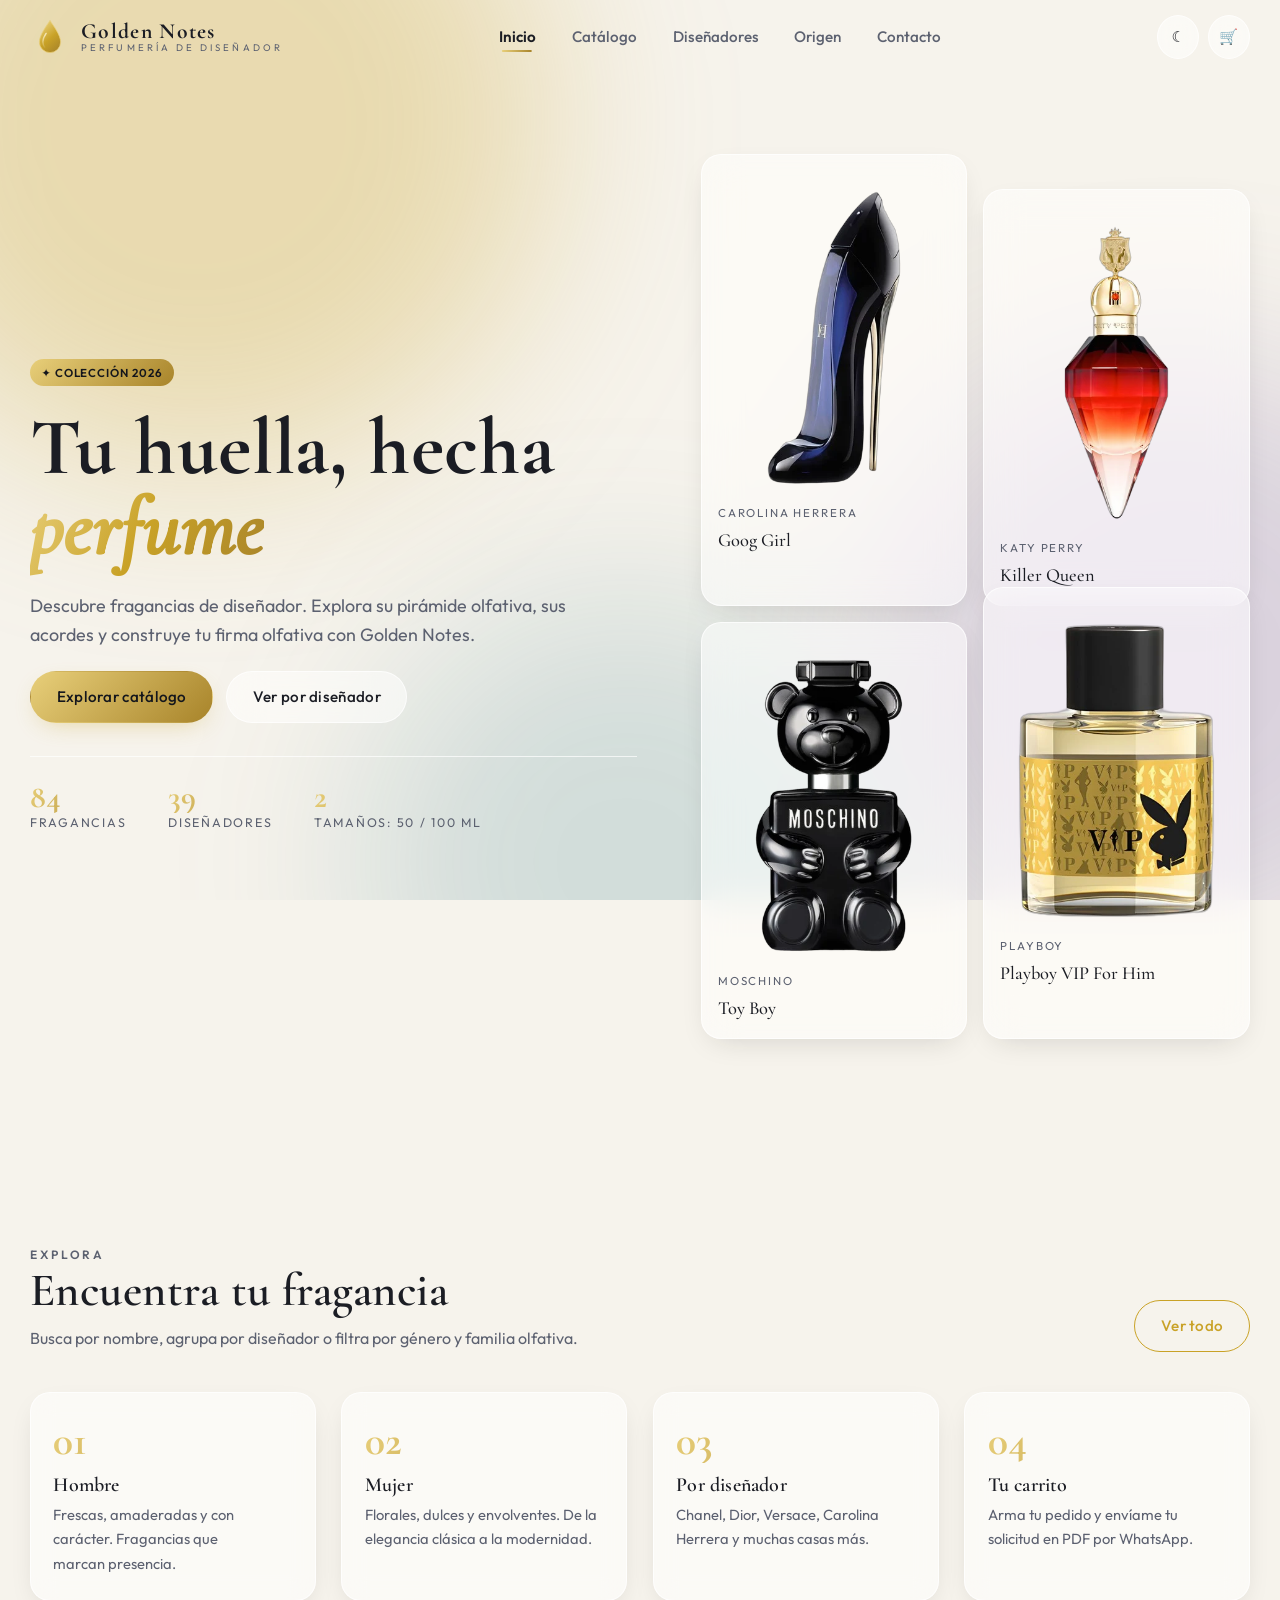
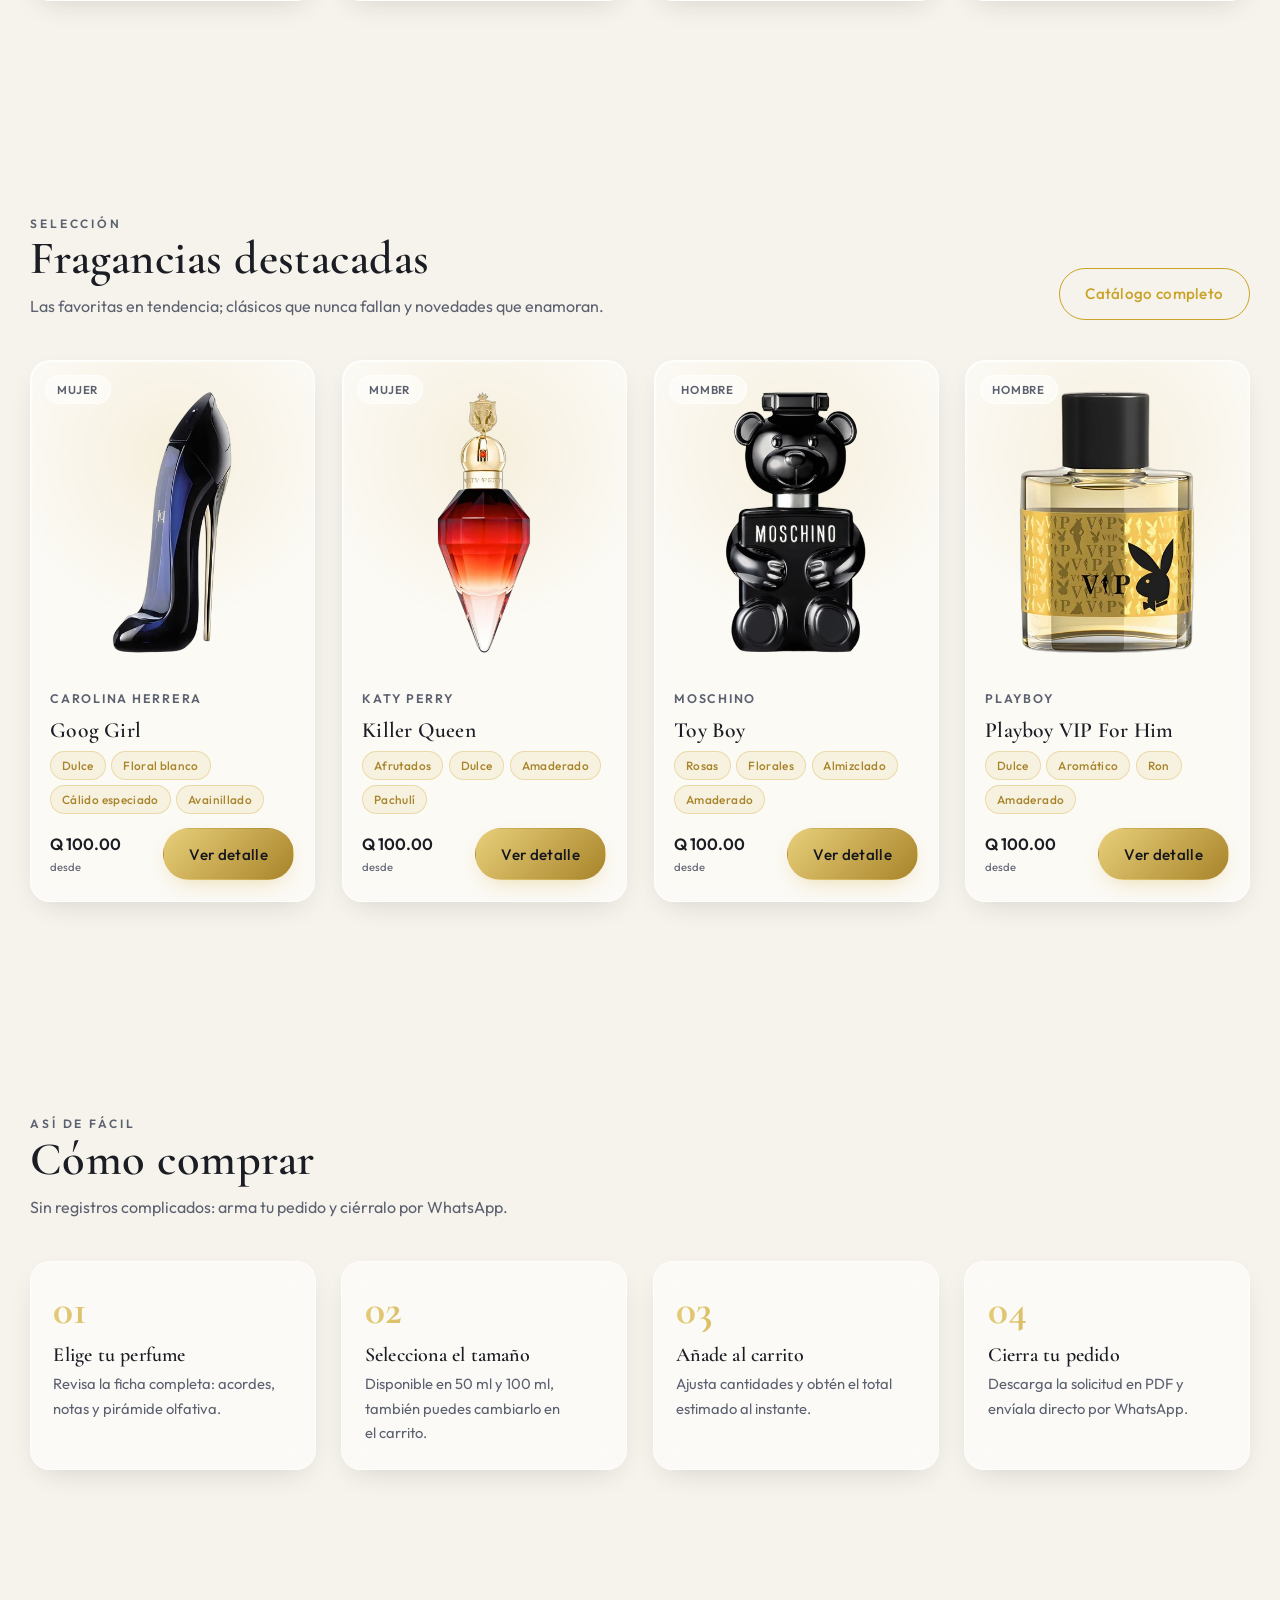
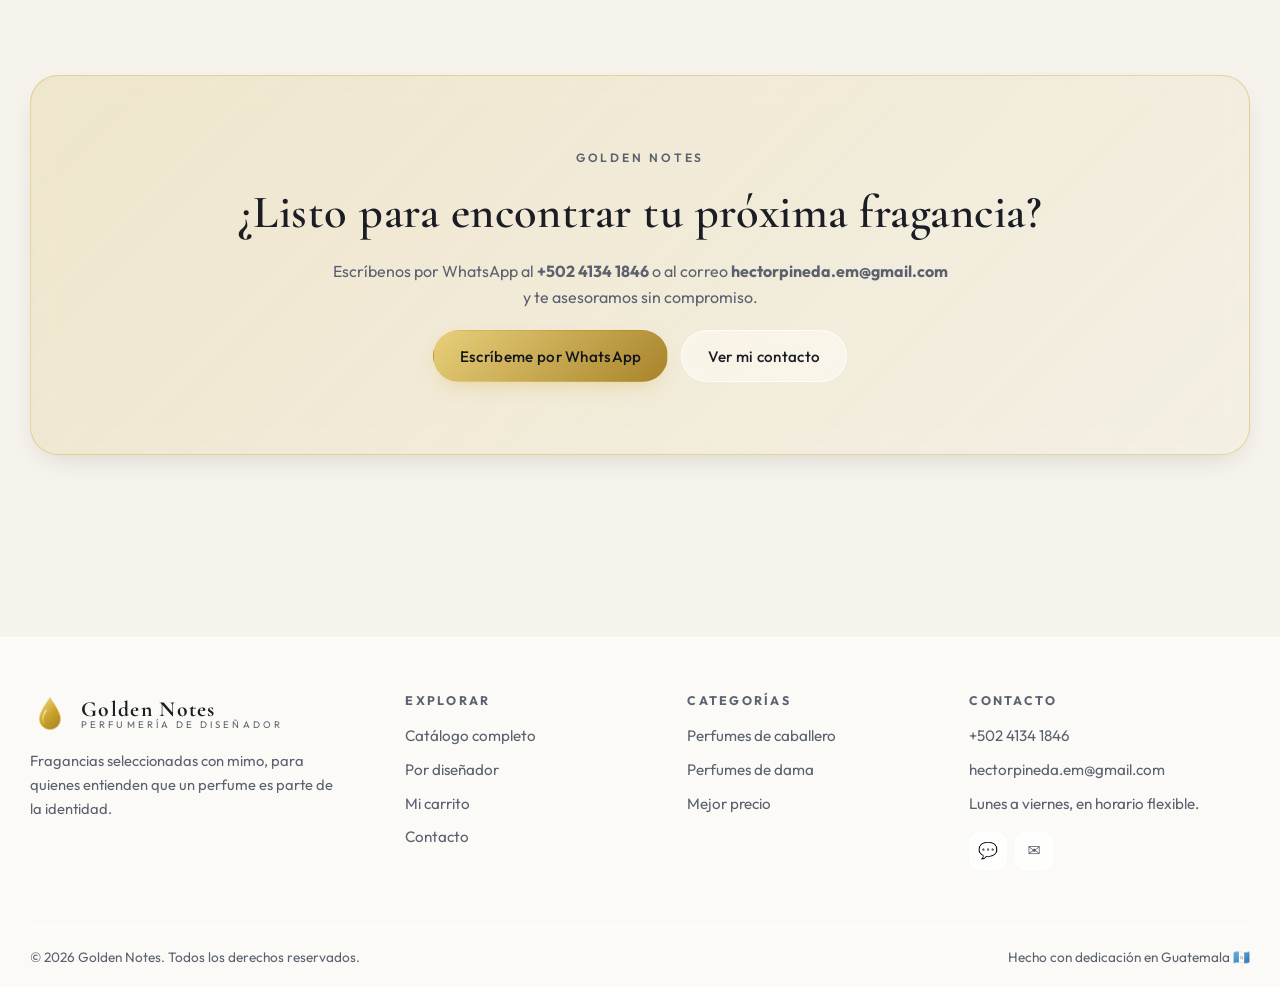
==== commit c473b5c8: "Mantenimiento semanal y actualizacion de disponibilidad" ====
--- a/index.html
+++ b/index.html
@@ -2,7 +2,7 @@
 <html lang="es" data-tema="claro">
 <head>
   <meta charset="UTF-8">
-  <meta name="viewport" content="width=device-width, initial-scale=1.0">
+  <meta name="viewport" content="width=device-width, initial-scale=1.0, viewport-fit=cover">
   <meta name="description" content="Golden Notes — Perfumería de autor en Guatemala. Catálogo de perfumes de hombre y mujer con pirámide olfativa, acordes y compra fácil por WhatsApp.">
   <meta name="theme-color" content="#c9a227">
   <title>Golden Notes — Perfumería de diseñador</title>
--- a/css/base.css
+++ b/css/base.css
@@ -40,6 +40,7 @@
   --sombra-elevada: 0 24px 60px -20px rgba(28, 26, 20, 0.28);
   --ancho: 1220px;
   --altura-header: 74px;
+  --altura-header-segura: calc(var(--altura-header) + env(safe-area-inset-top, 0px));
 }
 
 [data-tema="oscuro"] {
@@ -81,12 +82,18 @@
 
 html {
   scroll-behavior: smooth;
-  scroll-padding-top: calc(var(--altura-header) + 20px);
+  scroll-padding-top: calc(var(--altura-header-segura) + 20px);
   -webkit-text-size-adjust: 100%;
+}
+
+html.gn-motion-ready .revelar:not(.es-visible) {
+  opacity: 0;
+  transform: translate3d(0, 14px, 0);
 }
 
 body {
   min-height: 100vh;
+  padding-inline: env(safe-area-inset-left) env(safe-area-inset-right);
   font-family: "Outfit", "Segoe UI", system-ui, -apple-system, sans-serif;
   font-weight: 400;
   font-size: 1rem;
--- a/css/componentes.css
+++ b/css/componentes.css
@@ -22,6 +22,7 @@
   --btn-fondo: var(--oro);
   --btn-texto: #14161c;
   display: inline-flex;
+  min-height: 44px;
   align-items: center;
   justify-content: center;
   gap: 0.55rem;
@@ -255,11 +256,36 @@
   overflow: hidden;
   cursor: pointer;
   isolation: isolate;
-}
-
-.tarjeta:hover {
-  transform: translateY(-8px);
-  box-shadow: var(--sombra-elevada), inset 0 1px 0 var(--brillo);
+  content-visibility: auto;
+  contain-intrinsic-size: auto 480px;
+  transition: transform var(--transicion), box-shadow var(--transicion),
+    background-color var(--transicion), border-color var(--transicion);
+}
+
+.tarjeta::before {
+  content: "";
+  position: absolute;
+  inset: 0;
+  z-index: 3;
+  border-radius: inherit;
+  padding: 1px;
+  background: linear-gradient(145deg, rgba(255, 255, 255, 0.72), transparent 38%, rgba(255, 255, 255, 0.12));
+  -webkit-mask: linear-gradient(#fff 0 0) content-box, linear-gradient(#fff 0 0);
+  -webkit-mask-composite: xor;
+  mask-composite: exclude;
+  pointer-events: none;
+}
+
+.tarjeta:focus-visible {
+  outline: 2px solid var(--oro);
+  outline-offset: 4px;
+}
+
+@media (hover: hover) and (pointer: fine) {
+  .tarjeta:hover {
+    transform: translateY(-4px);
+    box-shadow: var(--sombra-elevada), inset 0 1px 0 var(--brillo);
+  }
 }
 
 .tarjeta__marco {
@@ -274,10 +300,17 @@
   height: 100%;
   object-fit: contain;
   padding: 8% 6% 4%;
-  transition: transform 0.6s cubic-bezier(0.22, 1, 0.36, 1);
-}
-
-.tarjeta:hover .tarjeta__img { transform: scale(1.07) translateY(-4px); }
+  transition: transform 0.38s cubic-bezier(0.22, 1, 0.36, 1);
+}
+
+.tarjeta.cristal {
+  -webkit-backdrop-filter: saturate(145%) blur(8px);
+  backdrop-filter: saturate(145%) blur(8px);
+}
+
+@media (hover: hover) and (pointer: fine) {
+  .tarjeta:hover .tarjeta__img { transform: scale(1.07) translateY(-4px); }
+}
 
 .tarjeta__genero {
   position: absolute;
@@ -314,8 +347,8 @@
   top: 0.7rem;
   right: 0.7rem;
   z-index: 2;
-  width: 38px;
-  height: 38px;
+  width: 44px;
+  height: 44px;
   display: grid;
   place-items: center;
   border-radius: 50%;
@@ -330,7 +363,8 @@
   transform: scale(0.85);
 }
 
-.tarjeta:hover .tarjeta__rapida {
+.tarjeta:hover .tarjeta__rapida,
+.tarjeta:focus-within .tarjeta__rapida {
   opacity: 1;
   transform: scale(1);
 }
@@ -355,6 +389,11 @@
   flex: 1;
 }
 
+.tarjeta__nombre {
+  overflow-wrap: anywhere;
+  text-wrap: balance;
+}
+
 .tarjeta__disenador {
   font-size: 0.78rem;
   font-weight: 600;
@@ -395,7 +434,7 @@
 
 .rejilla-perfumes {
   display: grid;
-  grid-template-columns: repeat(auto-fill, minmax(255px, 1fr));
+  grid-template-columns: repeat(auto-fill, minmax(min(100%, 228px), 1fr));
   gap: clamp(1rem, 2.5vw, 1.7rem);
 }
 
@@ -599,21 +638,29 @@
   position: fixed;
   inset: 0;
   z-index: 90;
-  display: none;
+  display: flex;
   align-items: center;
   justify-content: center;
   padding: clamp(0.75rem, 3vw, 2rem);
-}
-
-.modal.abierto { display: flex; }
+  visibility: hidden;
+  opacity: 0;
+  pointer-events: none;
+  transition: opacity 0.22s ease, visibility 0s linear 0.34s;
+}
+
+.modal.abierto {
+  visibility: visible;
+  opacity: 1;
+  pointer-events: auto;
+  transition-delay: 0s;
+}
 
 .modal__fondo {
   position: absolute;
   inset: 0;
   background: rgba(8, 9, 13, 0.68);
-  -webkit-backdrop-filter: blur(10px);
-  backdrop-filter: blur(10px);
-  animation: desvanecer 0.35s ease;
+  -webkit-backdrop-filter: blur(5px);
+  backdrop-filter: blur(5px);
 }
 
 .modal__panel {
@@ -627,13 +674,36 @@
   background: var(--cristal-fuerte);
   -webkit-backdrop-filter: var(--desenfoque);
   backdrop-filter: var(--desenfoque);
-  animation: entrar-modal 0.45s cubic-bezier(0.22, 1, 0.36, 1);
+  opacity: 0;
+  transform: translate3d(0, 14px, 0) scale(0.985);
+  transition: opacity 0.2s ease, transform 0.3s cubic-bezier(0.22, 1, 0.36, 1);
+}
+
+.modal.abierto .modal__panel {
+  opacity: 1;
+  transform: translate3d(0, 0, 0) scale(1);
+  transition-delay: 0.025s;
 }
 
 /* Panel casi opaco: el contenido de la página no debe filtrarse y restar
    legibilidad al detalle del perfume. */
 [data-tema="claro"] .modal__panel { background: rgba(252, 250, 246, 0.94); }
 [data-tema="oscuro"] .modal__panel { background: rgba(15, 18, 26, 0.93); }
+
+@media (max-width: 768px) {
+  .modal { padding: 0.55rem; }
+  .modal__fondo,
+  .modal__panel {
+    -webkit-backdrop-filter: none;
+    backdrop-filter: none;
+  }
+  .modal__panel {
+    max-height: calc(100vh - 1.1rem);
+    max-height: calc(100dvh - 1.1rem);
+    overscroll-behavior: contain;
+    -webkit-overflow-scrolling: touch;
+  }
+}
 
 .modal__cerrar {
   position: absolute;
@@ -892,7 +962,7 @@
 
 .resumen {
   position: sticky;
-  top: calc(var(--altura-header) + 1rem);
+  top: calc(var(--altura-header-segura) + 1rem);
   display: flex;
   flex-direction: column;
   gap: 1rem;
@@ -1027,8 +1097,9 @@
   .filtros__fila--familias:not(.plegado) .familias__flecha { transform: rotate(180deg); }
 
   .filtros__fila--familias [data-familias] {
-    max-height: 30rem;
-    overflow: hidden;
+    max-height: min(60vh, 30rem);
+    overflow-y: auto;
+    -webkit-overflow-scrolling: touch;
     opacity: 1;
     transition: max-height 0.3s ease, opacity 0.2s ease;
   }
@@ -1078,6 +1149,7 @@
 }
 
 .chip {
+  min-height: 44px;
   padding: 0.45rem 1rem;
   border-radius: 99px;
   border: 1px solid var(--cristal-borde);
@@ -1085,8 +1157,8 @@
   font-size: 0.88rem;
   font-weight: 500;
   color: var(--texto-suave);
-  -webkit-backdrop-filter: blur(8px);
-  backdrop-filter: blur(8px);
+  -webkit-backdrop-filter: none;
+  backdrop-filter: none;
   transition: all var(--transicion);
 }
 
@@ -1111,6 +1183,79 @@
   margin-bottom: 1.2rem;
   font-size: 0.95rem;
   color: var(--texto-suave);
+}
+
+/* Fallbacks para navegadores sin blur y preferencias de transparencia baja. */
+@supports not ((-webkit-backdrop-filter: blur(1px)) or (backdrop-filter: blur(1px))) {
+  .cristal,
+  .filtros,
+  .linea,
+  .resumen,
+  .vacio,
+  .nivel,
+  .nota,
+  .pregunta,
+  .menu-movil,
+  .pie,
+  .tarjeta__rapida,
+  .etiqueta--cristal,
+  .chip,
+  .buscador input {
+    background: var(--cristal-fuerte);
+  }
+}
+
+@media (prefers-reduced-transparency: reduce) {
+  .cristal,
+  .tarjeta.cristal,
+  .filtros,
+  .linea,
+  .resumen,
+  .vacio,
+  .nivel,
+  .nota,
+  .pregunta,
+  .menu-movil,
+  .pie,
+  .tarjeta__rapida,
+  .etiqueta--cristal,
+  .chip,
+  .buscador input {
+    background: #fbf9f4;
+    -webkit-backdrop-filter: none;
+    backdrop-filter: none;
+  }
+
+  [data-tema="oscuro"] .cristal,
+  [data-tema="oscuro"] .tarjeta.cristal,
+  [data-tema="oscuro"] .filtros,
+  [data-tema="oscuro"] .linea,
+  [data-tema="oscuro"] .resumen,
+  [data-tema="oscuro"] .vacio,
+  [data-tema="oscuro"] .nivel,
+  [data-tema="oscuro"] .nota,
+  [data-tema="oscuro"] .pregunta,
+  [data-tema="oscuro"] .menu-movil,
+  [data-tema="oscuro"] .pie,
+  [data-tema="oscuro"] .tarjeta__rapida,
+  [data-tema="oscuro"] .etiqueta--cristal,
+  [data-tema="oscuro"] .chip,
+  [data-tema="oscuro"] .buscador input {
+    background: #171a22;
+  }
+
+  .tarjeta::before { display: none; }
+}
+
+@media (max-width: 480px) {
+  .filtros { padding: 1rem; }
+  .filtros__fila { gap: 0.65rem; }
+  .filtros__fila .campo { flex-basis: 100%; }
+  .resultados__info { align-items: flex-start; flex-direction: column; }
+  .tarjeta__cuerpo { padding: 0.9rem; }
+  .tarjeta__nombre { font-size: 1.2rem; }
+  .tarjeta__pie { align-items: stretch; flex-direction: column; }
+  .tarjeta__pie .btn { width: 100%; }
 }
 
 /* -------------------------------- Tarjeta diseñador ----------------------- */
--- a/css/layout.css
+++ b/css/layout.css
@@ -51,6 +51,21 @@
   animation: flotar-mancha 30s ease-in-out infinite alternate;
 }
 
+@media (max-width: 768px) {
+  .vitrina__tarjeta {
+    animation: none;
+    -webkit-backdrop-filter: none;
+    backdrop-filter: none;
+  }
+
+  .fondo-aurora::before,
+  .fondo-aurora::after,
+  .fondo-aurora span {
+    animation: none;
+    filter: blur(52px);
+  }
+}
+
 /* ------------------------------- Encabezado ------------------------------- */
 
 .encabezado {
@@ -59,7 +74,7 @@
   left: 0;
   right: 0;
   z-index: 80;
-  height: var(--altura-header);
+  height: var(--altura-header-segura);
   transition: background-color var(--transicion), box-shadow var(--transicion),
     border-color var(--transicion);
   border-bottom: 1px solid transparent;
@@ -195,7 +210,7 @@
 
 .menu-movil {
   position: fixed;
-  inset: var(--altura-header) 0 auto 0;
+  inset: var(--altura-header-segura) 0 auto 0;
   z-index: 79;
   display: none;
   flex-direction: column;
@@ -228,7 +243,7 @@
 
 .hero {
   position: relative;
-  padding-top: calc(var(--altura-header) + clamp(2rem, 7vw, 5rem));
+  padding-top: calc(var(--altura-header-segura) + clamp(2rem, 7vw, 5rem));
   padding-bottom: clamp(3rem, 8vw, 6rem);
   overflow: hidden;
 }
@@ -354,7 +369,7 @@
 /* ------------------------- Cabecera de página interior -------------------- */
 
 .pagina-cabecera {
-  padding-top: calc(var(--altura-header) + clamp(2.2rem, 6vw, 4rem));
+  padding-top: calc(var(--altura-header-segura) + clamp(2.2rem, 6vw, 4rem));
   padding-bottom: clamp(1.6rem, 4vw, 2.6rem);
   text-align: center;
 }
--- a/css/animaciones.css
+++ b/css/animaciones.css
@@ -81,19 +81,28 @@
 /* ------------------------- Aparición al hacer scroll ---------------------- */
 
 .revelar {
-  opacity: 0;
-  transform: translateY(28px);
-  transition: opacity 0.8s cubic-bezier(0.22, 1, 0.36, 1),
-    transform 0.8s cubic-bezier(0.22, 1, 0.36, 1);
+  opacity: 1;
+  transform: none;
+  transition: opacity 0.48s cubic-bezier(0.22, 1, 0.36, 1),
+    transform 0.48s cubic-bezier(0.22, 1, 0.36, 1);
 }
 
 .revelar.es-visible {
   opacity: 1;
-  transform: translateY(0);
+  transform: translate3d(0, 0, 0);
 }
 
 /* Retardo escalonado opcional con style="--retardo: 0.1s" */
 .revelar[style*="--retardo"] { transition-delay: var(--retardo); }
+
+@media (max-width: 768px) {
+  .revelar {
+    transform: translate3d(0, 10px, 0);
+    transition-duration: 0.34s;
+  }
+
+  .revelar[style*="--retardo"] { transition-delay: 0s; }
+}
 
 /* ------------------------------ Menos movimiento -------------------------- */
 
@@ -111,4 +120,10 @@
     opacity: 1;
     transform: none;
   }
+
+  .modal,
+  .modal.abierto,
+  .modal.abierto .modal__panel {
+    transition-delay: 0s !important;
+  }
 }
